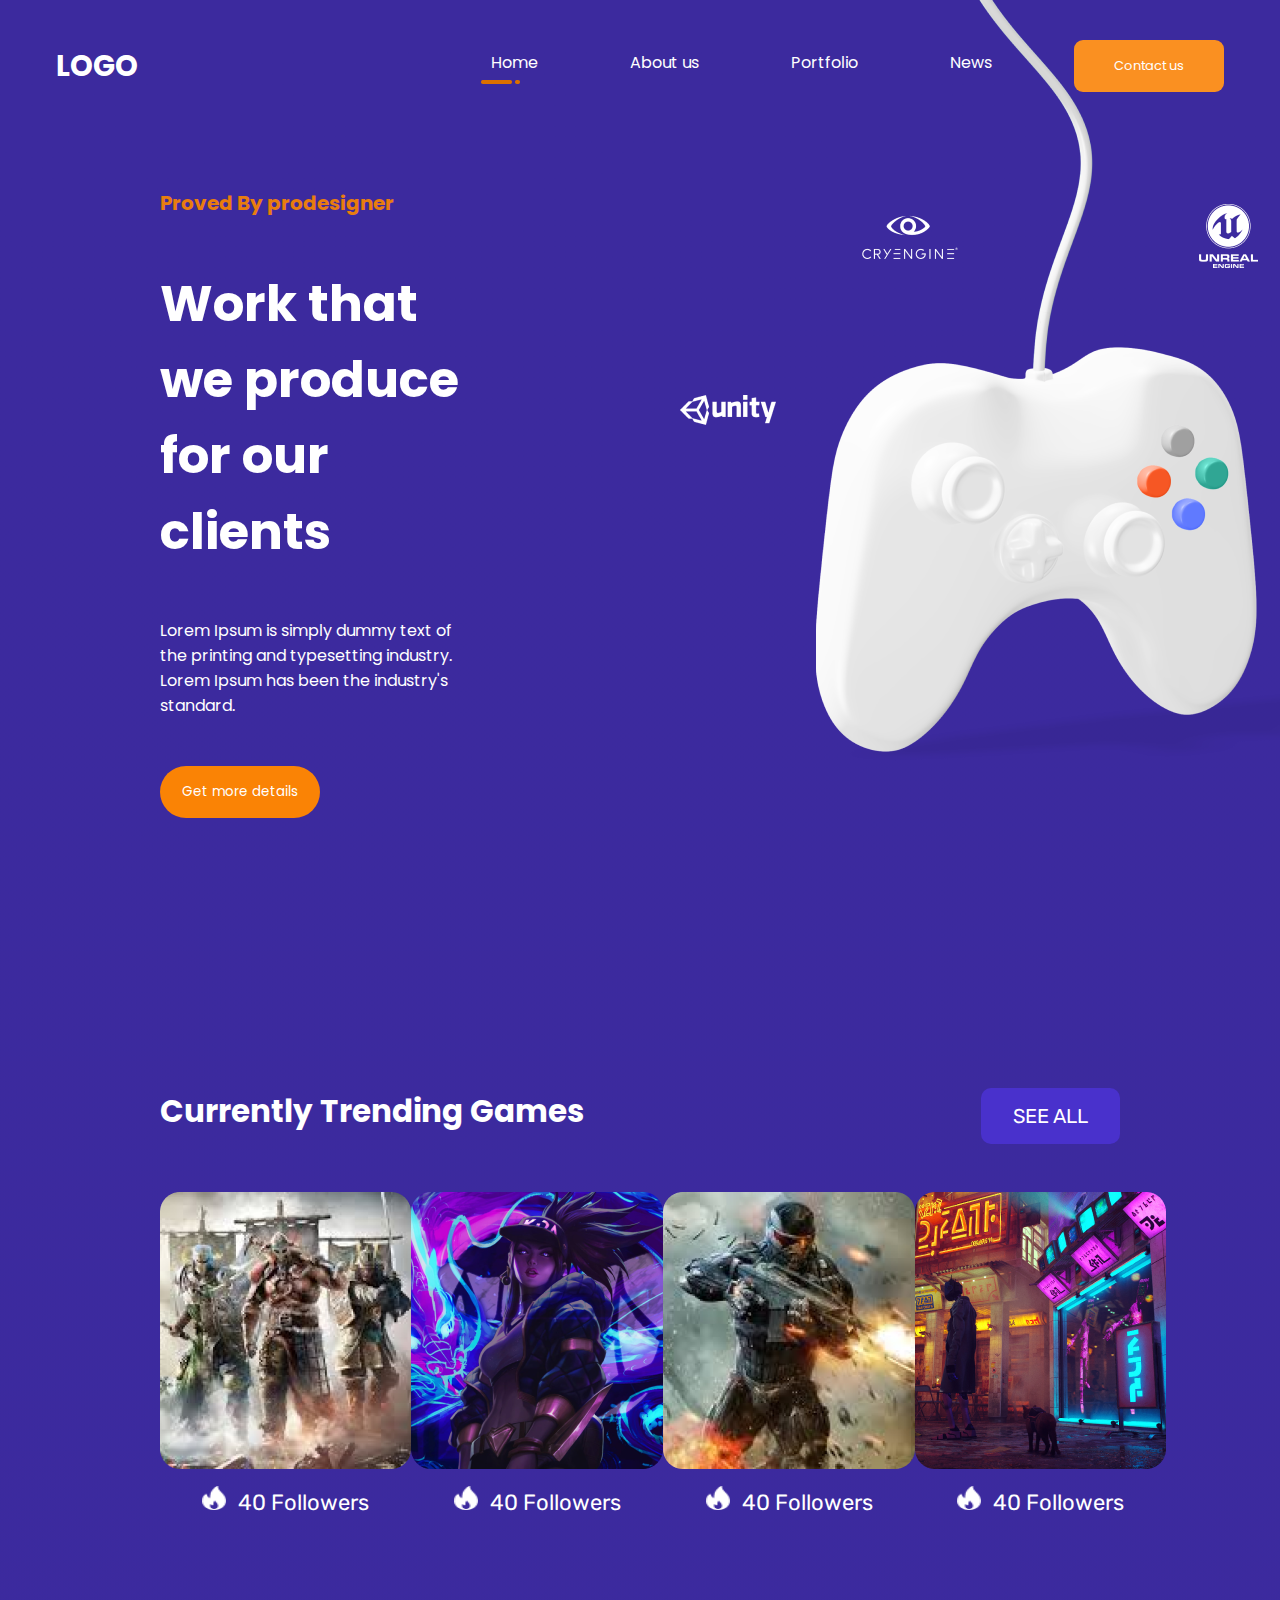
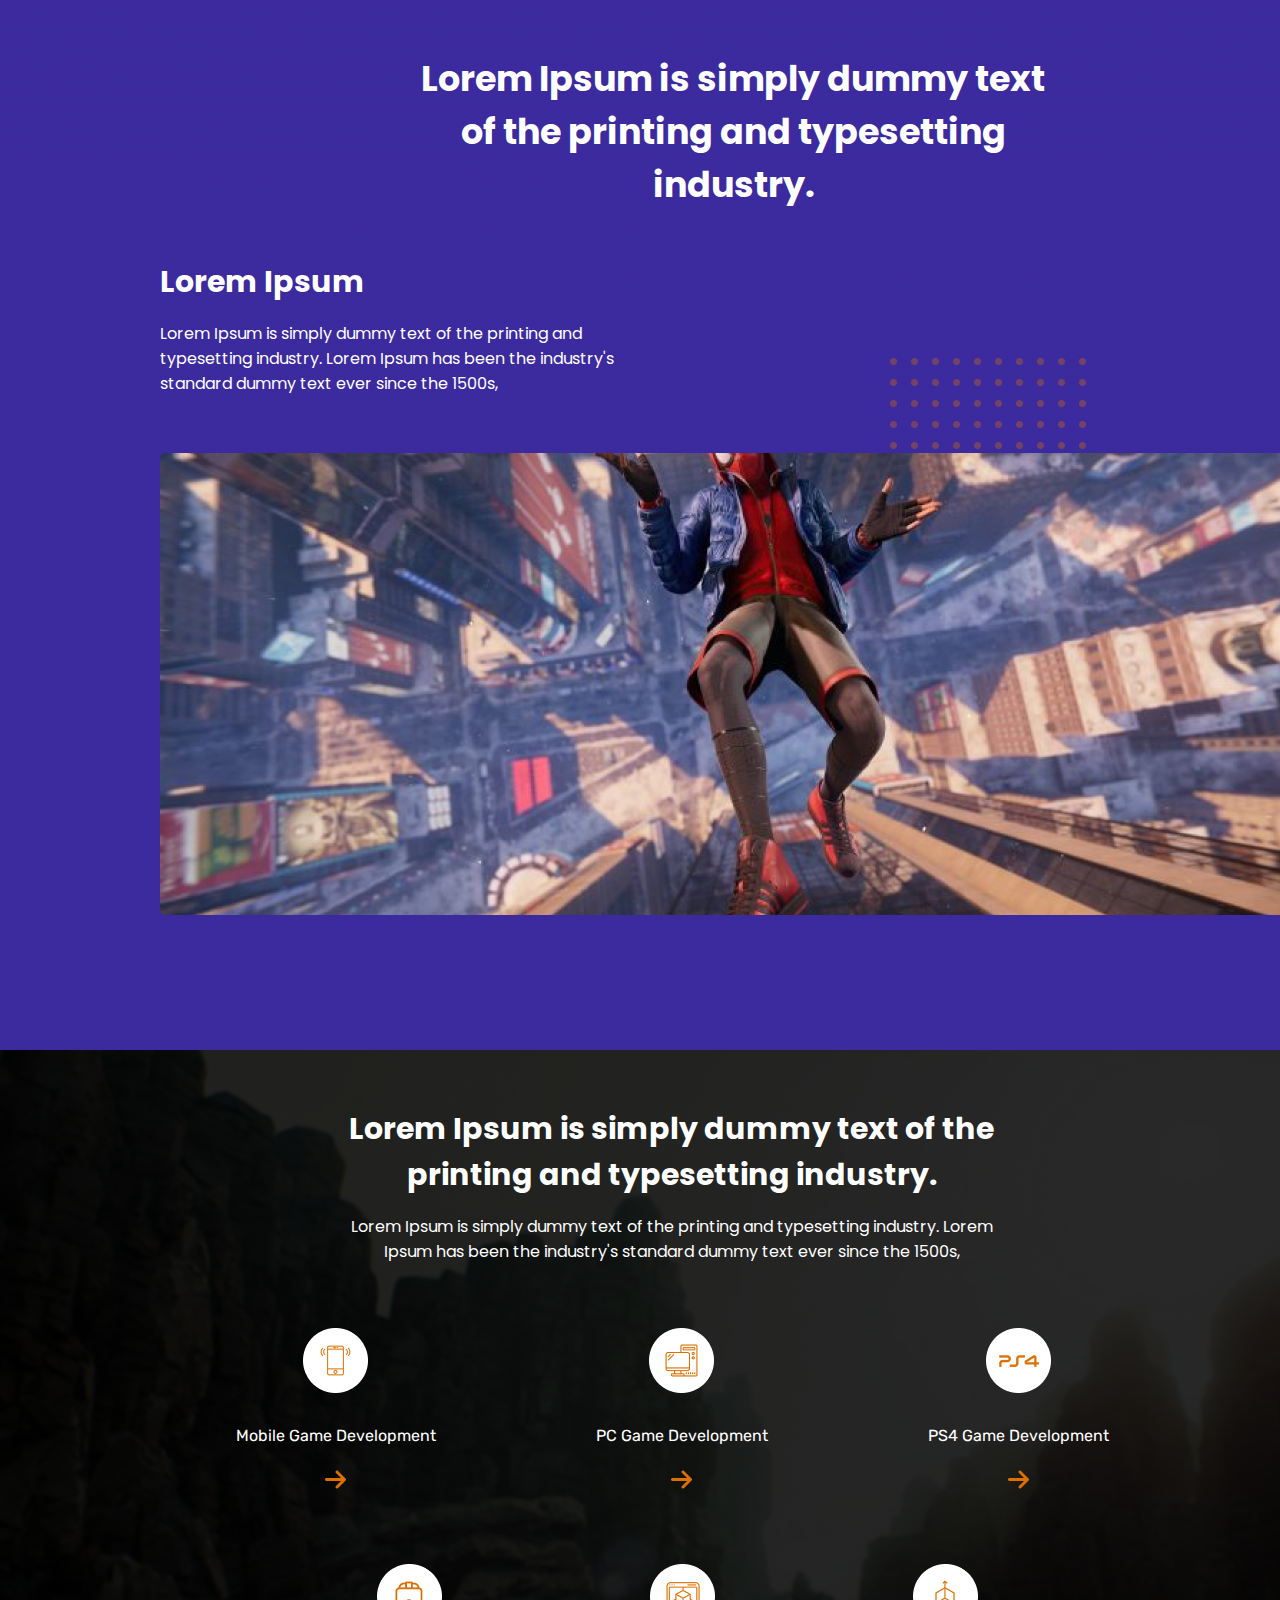
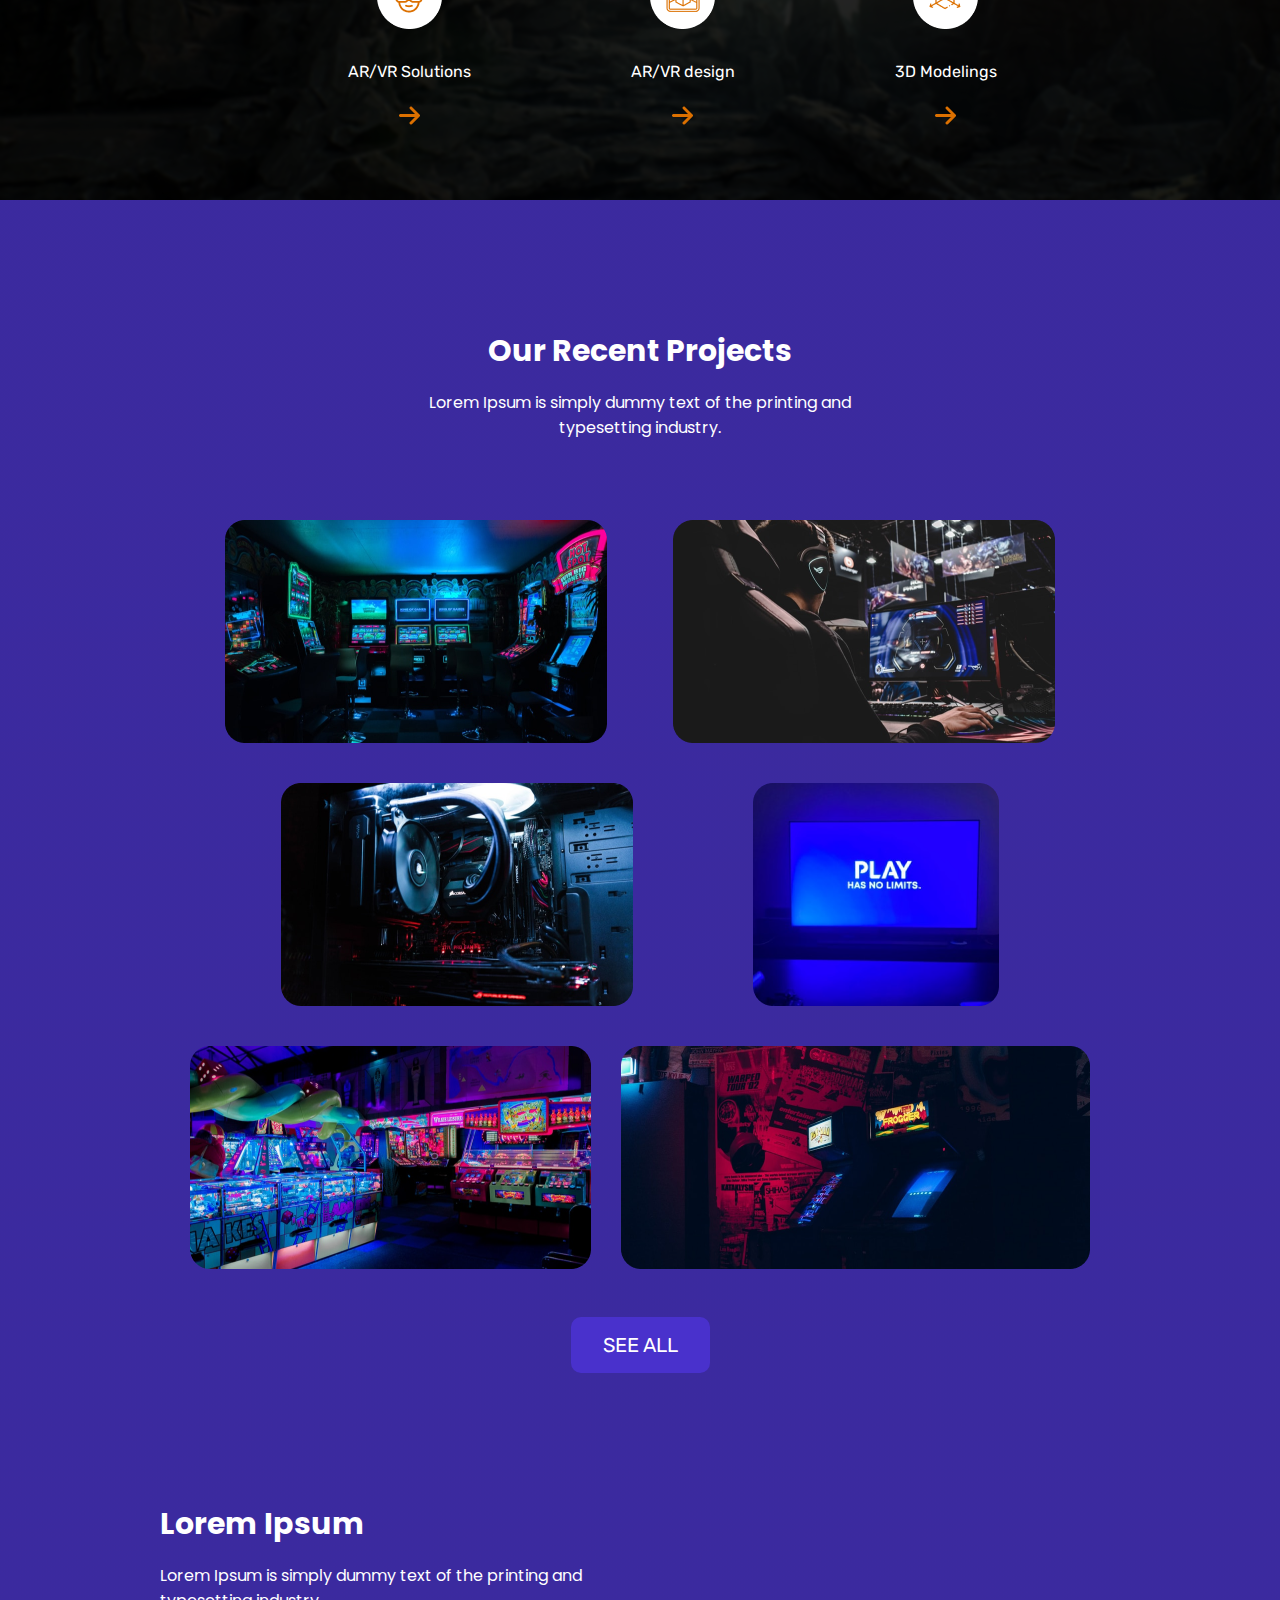
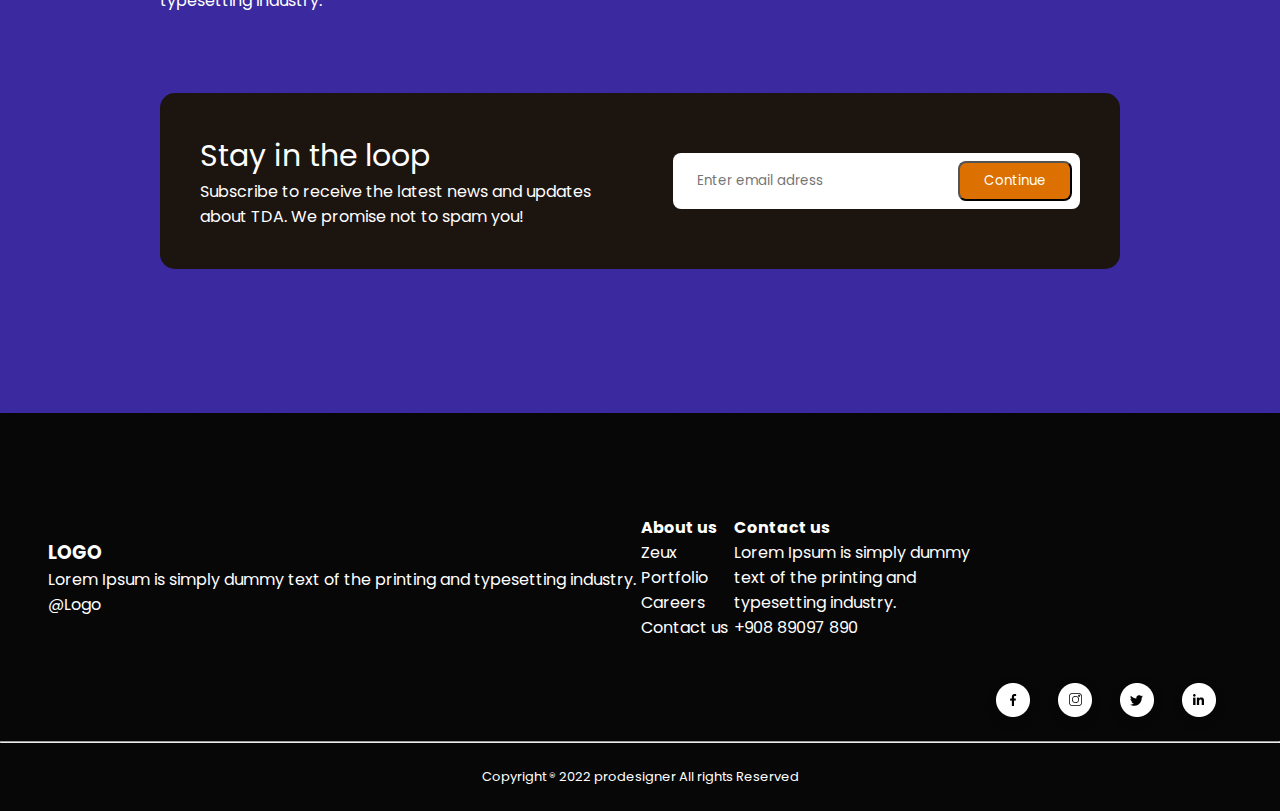
==== index.html @ fd1233bf "feat: make css for index" ====
<!DOCTYPE html>
<html lang="en">
<head>
    <meta charset="UTF-8">
    <meta name="viewport" content="width=device-width, initial-scale=1.0">
    <title>Home</title>
    <link rel="stylesheet" href="/styles/index.css">
</head>
<body class="container-home">
    <header>
        <div class="logo">LOGO</div>
        <nav class="menu">
            <a href="index.html">Home</a>
            <img id="home-line" src="/imgs/home-line.png">    
            <a href="/pages/error.html">About us</a>
            <a href="/pages/error.html">Portfolio</a>
            <a href="/pages/error.html">News</a>
            <a href="/pages/form.html" class="contact-button">Contact us</a>
        </nav>
    </header>
    <main>
        <section id="box1">
            <div id="text-box1">
                <p id="proved">Proved By prodesigner</p>
                <p id="work">Work that we produce for our clients</p>
                <p>Lorem Ipsum is simply dummy text of the printing and typesetting industry. Lorem Ipsum has been the industry's standard.</p>
                <button id="details">Get more details</button>
            </div>
            <img id="joystick" src="imgs/joystick.png">
            <img id="engines" src="/imgs/icons-engines.png">
        </section>
        <section id="box2">
            <div id="top-box2">
                <p>Currently Trending Games</p>
                <button class="see">SEE ALL</button>
            </div>
            <figure>
                <div>
                    <img src="imgs/trend-1.png">
                    <div class="trend-fire">
                        <img src="/imgs/icon-fire.png">
                        <figcaption>40 Followers</figcaption>
                    </div>
                </div>
                <div>
                    <img src="imgs/trend-2.png">
                    <div class="trend-fire">
                        <img src="/imgs/icon-fire.png">
                        <figcaption>40 Followers</figcaption>
                    </div>
                </div>
                <div>
                    <img src="imgs/trend-3.png">
                    <div class="trend-fire">
                        <img src="/imgs/icon-fire.png">
                        <figcaption>40 Followers</figcaption>
                    </div>
                </div>
                <div>
                    <img src="imgs/trend-4.png">
                    <div class="trend-fire">
                        <img src="/imgs/icon-fire.png">
                        <figcaption>40 Followers</figcaption>
                    </div>
                </div>
            </figure>
        </section>
        <section id="box3">
            <p id="top-box3">Lorem Ipsum is simply dummy text of the printing and typesetting industry.</p>
            <div>
                <div id="left-box3">
                    <p id="lor">Lorem Ipsum</p>
                    <p>Lorem Ipsum is simply dummy text of the printing and typesetting industry. Lorem Ipsum has been the industry's standard dummy text ever since the 1500s,</p>
                    
                </div>
                <img src="imgs/spider.png">
            </div>
            <img id="point" src="/imgs/points-box3.png">
        </section>
        <section id="background">
            <div id="box4">
                <div id="top-box4">
                    <p class="title">Lorem Ipsum is simply dummy text of the printing and typesetting industry.</p>
                    <p>Lorem Ipsum is simply dummy text of the printing and typesetting industry. Lorem Ipsum has been the industry's standard dummy text ever since the 1500s,</p>
                </div>   
                <figure>
                    <div class="icon-box4">
                        <img src="imgs/icon4-1.png">
                        <figcaption>Mobile Game Development</figcaption>
                        <img src="/imgs/seta-box4.png">
                    </div>
                    <div class="icon-box4">
                        <img src="imgs/icon4-2.png">
                        <figcaption>PC Game Development</figcaption>
                        <img src="/imgs/seta-box4.png">
                    </div>
                    <div class="icon-box4">
                        <img src="imgs/icon4-3.png">
                        <figcaption>PS4 Game Development</figcaption>
                        <img src="/imgs/seta-box4.png">
                    </div>
                    <div class="icon-box4">
                        <img src="imgs/icon4-4.png">
                        <figcaption>AR/VR Solutions</figcaption>
                        <img src="/imgs/seta-box4.png">
                    </div>
                    <div class="icon-box4">
                        <img src="imgs/icon4-5.png">
                        <figcaption>AR/VR design</figcaption>
                        <img src="/imgs/seta-box4.png">
                    </div>
                    <div class="icon-box4">
                        <img src="imgs/icon4-6.png">
                        <figcaption>3D Modelings</figcaption>
                        <img src="/imgs/seta-box4.png">
                    </div>
                </figure>
            </div>
        </section>
        <section id="box5">
            <div id="top-box5">
                <p class="title">Our Recent Projects</p>
                <p>Lorem Ipsum is simply dummy text of the printing and typesetting industry. </p>
            </div>      
            <figure>
                <img src="imgs/icon5-1.png">
                <img src="imgs/icon5-2.png">
                <img src="imgs/icon5-3.png">
                <img src="imgs/icon5-4.png">
                <img src="imgs/icon5-5.png">
                <img src="imgs/icon5-6.png">
            </figure>
            <button class="see">SEE ALL</button>
        </section>
        <section id="box6">
            <div id="info-box6">
                <p class="title">Lorem Ipsum</p>
                <p>Lorem Ipsum is simply dummy text of the printing and typesetting industry.</p>
            </div>
            <div class="loop">
                <div id="stay">
                    <p id="stay-title">Stay in the loop</p>
                    <p>Subscribe to receive the latest news and updates about TDA. We promise not to spam you!</p>
                </div>
                <div id="continue">
                    <input type="email" id="email" name="email" required="" placeholder="Enter email adress">
                    <button id="button-continue">Continue</button>
                </div>
            </div>
        </section>
    </main>
    <footer>
        <div class="foot-box">
            <div class="foot-logo">
                <h3>LOGO</h3>
                <p>Lorem Ipsum is simply dummy text of the printing and typesetting industry.</p>
                <p>@Logo</p>
            </div>
            <div class="about">
                <h4>About us</h4>
                <ul>
                    <li>Zeux</li>
                    <li>Portfolio</li>
                    <li>Careers</li>
                    <li>Contact us</li>
                </ul>
            </div>
            <div class="contact">
                <h4>Contact us</h4>
                <p>Lorem Ipsum is simply dummy text of the printing and typesetting industry.</p><p>+908 89097 890</p>
            </div>
            <div class="social">
                <a href="https://www.facebook.com/?locale=pt_BR"><img src="imgs/icon-face.png"></a>
                <a href="https://www.instagram.com/"><img src="imgs/icon-insta.png"></a>
                <a href="https://x.com/home"><img src="imgs/icon-twitter.png"></a>
                <a href="https://www.linkedin.com/feed/"><img src="imgs/icon-linked.png"></a>
            </div>
        </div>
        <hr>
        <div class="copyright">
            <p>Copyright ® 2022 prodesigner All rights Reserved</p>
        </div>
    </footer>
    <script src="script.js"></script>
</body>
</html>
---- styles/index.css ----
@import url('https://fonts.googleapis.com/css2?family=Poppins:ital,wght@0,100;0,200;0,300;0,400;0,500;0,600;0,700;0,800;0,900;1,100;1,200;1,300;1,400;1,500;1,600;1,700;1,800;1,900&display=swap');
@import url('https://fonts.googleapis.com/css2?family=Rubik:ital,wght@0,500;1,500&display=swap');

*{
    box-sizing: border-box;
    font-family: 'Poppins', sans-serif;
    margin: 0;
    padding: 0;
}


/* ====== HEADER ====== */
header{
    padding: 2.5rem 3.5rem;
    display: flex;
    justify-content: space-between;
    align-items: center;
}

.logo{
    width: 25vw;
    font-size: 29px;
    font-weight: bolder;
}

.menu{
    width: 100%;
    display: flex;
    justify-content: flex-end;
    gap: 4.5rem;
}

.menu a{
    color: white;
}

.contact-button{
    background-color: #FA9021;
    color: white;
    border-radius: 9px;
    padding: 1rem 2.5rem;
    font-size: 13px;
}

nav a{
    padding: 10px;
    text-decoration: none;
}

#home-line{
    position: absolute;
    margin-right: 44rem;
    margin-top: 2.5rem;
}

/* ====== MAIN ====== */
main{
    display: flex;
    flex-flow: wrap;
    width: 100%;
    min-height: 100vh;
}

.container-home {
    margin: 0;
    padding: 0;
    background: linear-gradient(#3C2A9E, #3B2A9F);
    color: white;
    min-height: 100vh;
}

/* BOX 1 */
#box1{
    width: 100%;
    height: 100%;
    display: flex;
}

#text-box1{
    width: 50vw;
    display: flex;
    flex-flow: column wrap;
    padding: 3.5rem 10rem;
    justify-content: left;
    gap: 3rem;
    min-height: 100vh;
}

#proved{
    color: #E87D0E;
    font-weight: bold;
    font-size: 20px;
}

#work{
    font-size: 50px;
    font-weight: bold;
}

#details{
    color: white;
    background-color: #FA8305;
    border-radius: 40px;
    border: 0;
    padding: 1rem;
    width: 12.5vw;
}

#joystick{
    position: absolute;
    margin-left: 51rem;
    top: 0rem;
    z-index: -1;
}

#engines{
    position: absolute;
    margin-left: 42.5rem;
    margin-top: 3.5rem;
}

/* BOX 2 */
#box2{
    width: 100%;
    height: 100%;
    display: flex;
    flex-flow: wrap;
    padding: 3.5rem 10rem;
    gap: 3rem;
}

#top-box2{
    display: flex;
    width: 100%;
    flex-flow: wrap;
    justify-content: space-between;
    font-size: 31px;
    font-weight: bold;
}

.see{
    color: white;
    background-color: #4931cc;
    border: none;
    padding: 1rem 2rem;
    border-radius: 10px;
    font-size: 20px;
    font-family: 'Rubik';
}

#box2 figure{
    width: 100%;
    display: flex;
    justify-content: space-between;
    text-align: center;
    font-size: 22px;
}

.trend-fire{
    display: flex;
    justify-content: center;
    align-items: baseline;
    gap: 0.75rem;
    padding-top: 0.5rem;
}

figcaption{
    font-family: 'Rubik';
}

.trend-fire img{
    width: 1.5rem;
    height: 1.5rem;
}

/* BOX 3 */
#box3{
    width: 100%;
    height: 100%;
    display: flex;
    flex-flow: column wrap;
    justify-content: center;
    align-items: center;
    padding: 5rem 10rem 8rem;
    gap: 3rem;
}

#top-box3{
    max-width: 50vw;
    font-size: 35px;
    font-weight: bolder;
    text-align: center;
}

#left-box3{
    max-width: 38vw;
    text-align: flex-start;
    padding-bottom: 5%;
}

#lor{
    font-weight: bolder;
    font-size: 30px;
    padding-bottom: 1rem;
}

#point{
    position: absolute;
    margin-left: 43.5rem;
    margin-bottom: 6.5rem;
    z-index: -1;
}

/* BOX 4 */
#background{
    background-image: url("/imgs/fundo-box4.png");
    width: 100%;
}

#box4{
    width: 100%;
    height: 100%;
    padding: 3.5rem 10rem;
    display: flex;
    flex-flow: column wrap;
    align-items: center;
}

#top-box4{
    width: 53vw;
    text-align: center;
    padding-bottom: 4rem;
}

.title{
    padding-bottom: 1rem;
    font-size: 30px;
    font-weight: bold;
}

#box4 figure{
    width: 80vw;
    display: flex;
    flex-flow: wrap;
    gap: 3.5rem 10rem;
    justify-content: center;
    text-align: center;
}

.icon-box4{
    line-height: 3rem;
}

/* BOX 5 */
#box5{
    width: 100%;
    height: 100%;
    padding: 8rem 10rem;
    display: flex;
    flex-flow: column wrap;
    align-items: center;
}

#top-box5{
    width: 45%;
    display: flex;
    flex-flow: wrap;
    justify-content: center;
    text-align: center;
    padding-bottom: 5rem;
}

#box5 figure{
    display: flex;
    flex-flow: wrap;
    justify-content: space-evenly;
    gap: 2.5rem 0;
    padding-bottom: 3rem;
}

/* BOX 6 */
#box6{
    width: 100%;
    height: 100%;
    display: flex;
    flex-flow: column wrap;
    padding: 0 10rem 6rem;
}

#info-box6{
    max-width: 35vw;
}

.loop{
    background-color: #1C140F;
    border-radius: 15px;
    margin-top: 5rem;
    padding: 2.5rem;
    display: flex;
    flex-flow: wrap;
    align-items: center;
    justify-content: space-between;
    margin-bottom: 3rem;
}

#stay{
    width: 32.5vw;
}

#stay-title{
    font-size: 30px;
}

#continue{
    padding: 0.5rem;
    background-color: white;
    border-radius: 8px;
}

#continue input{
    padding-left: 1rem;
    border: 0;
}

#button-continue{
    background-color: #DC7000;
    color: white;
    padding: 0.5rem 1.5rem;
    border-radius: 8px;
}

/* ====== FOOTER ====== */
footer{
    background-color: #070707;
    color: white;
    width: 100%;
}

.foot-box{
    height: 20.5rem;
    display: flex;
    flex-flow: wrap;
    padding: 3rem;
    justify-content: space-between;
    align-items: center;
    flex-grow: 1;
    box-sizing: border-box;
}

.contact{
    width: 19vw;
}

ul{
    list-style-type: none;
    padding: 0;
}

.social{
    display: flex;
    flex-flow: wrap;
    width: 250px;
    height: 100px;
    padding-top: 12rem;
}

.copyright{
    display: flex;
    justify-content: center;
    font-size: 13px;
    padding: 1.5rem;
}



@media screen and (max-width: 768px) {
    .foot-box{
        display: inline-block;
    }
}
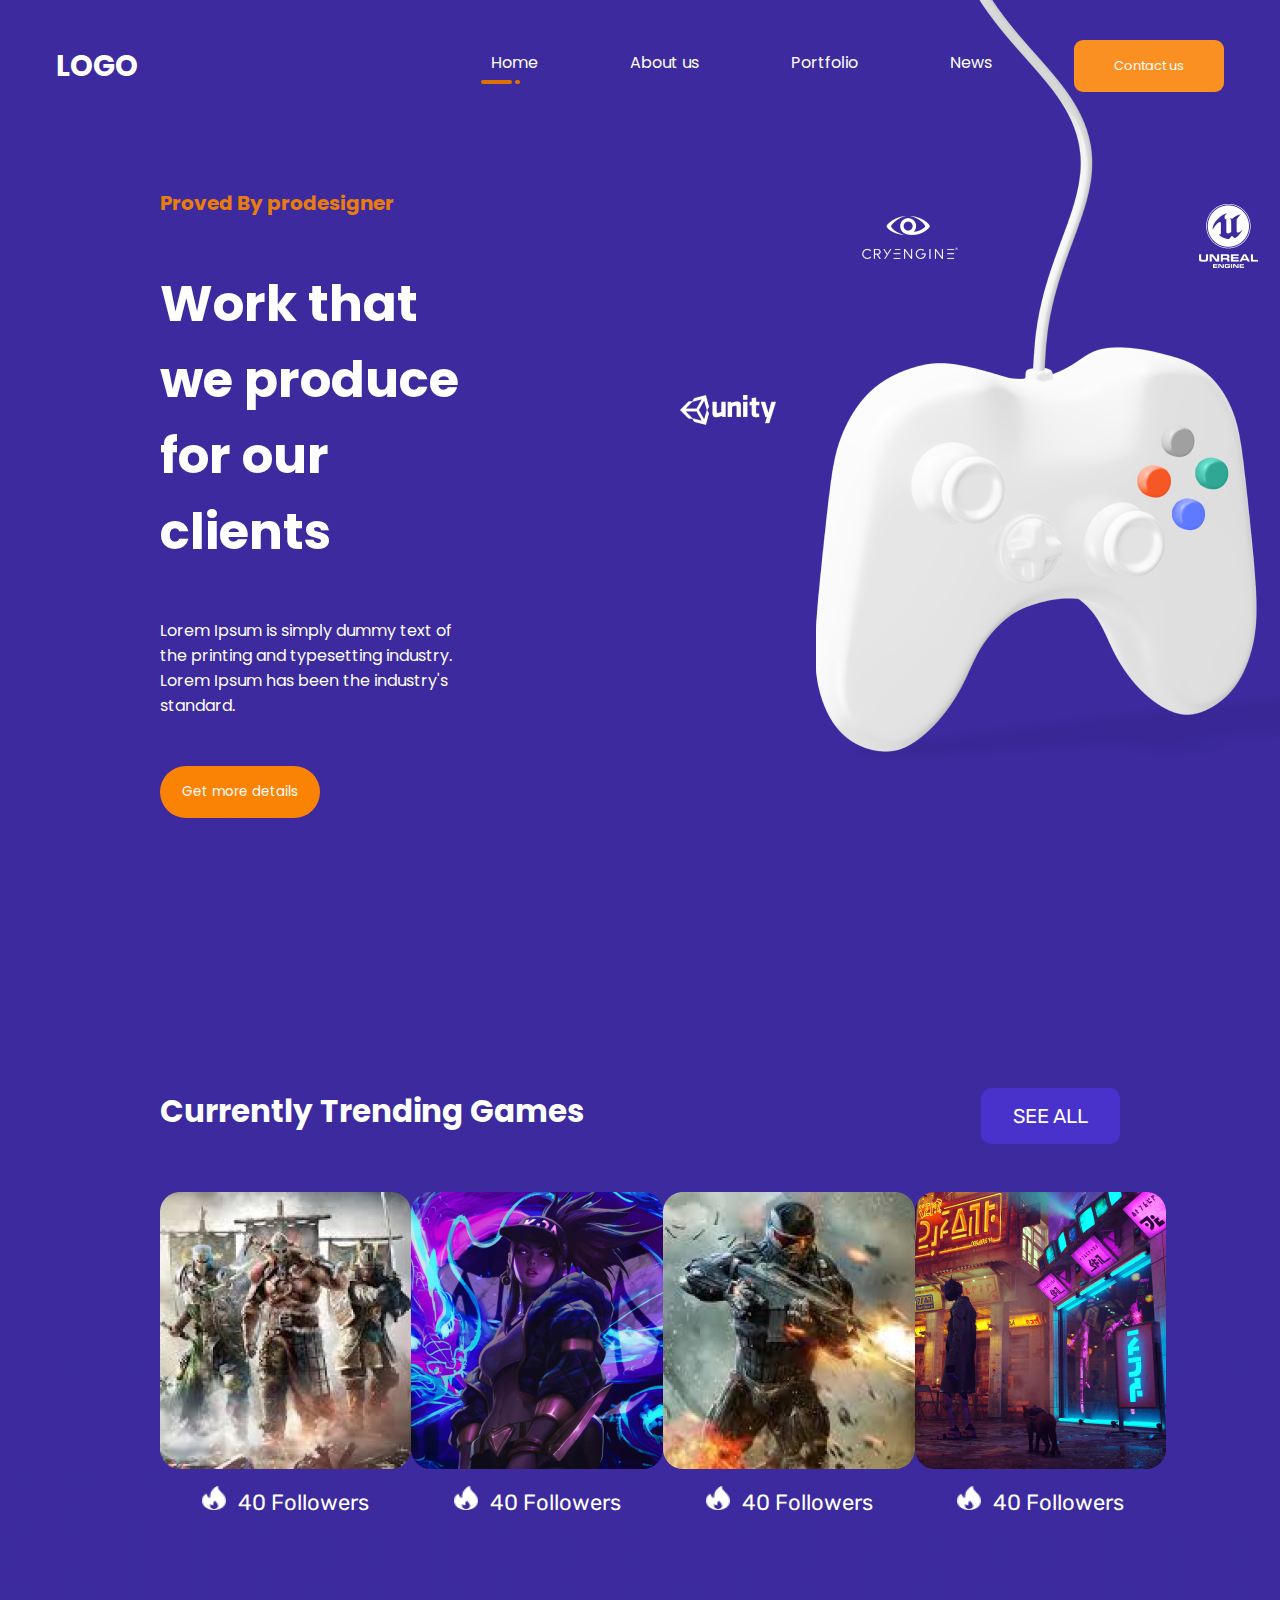
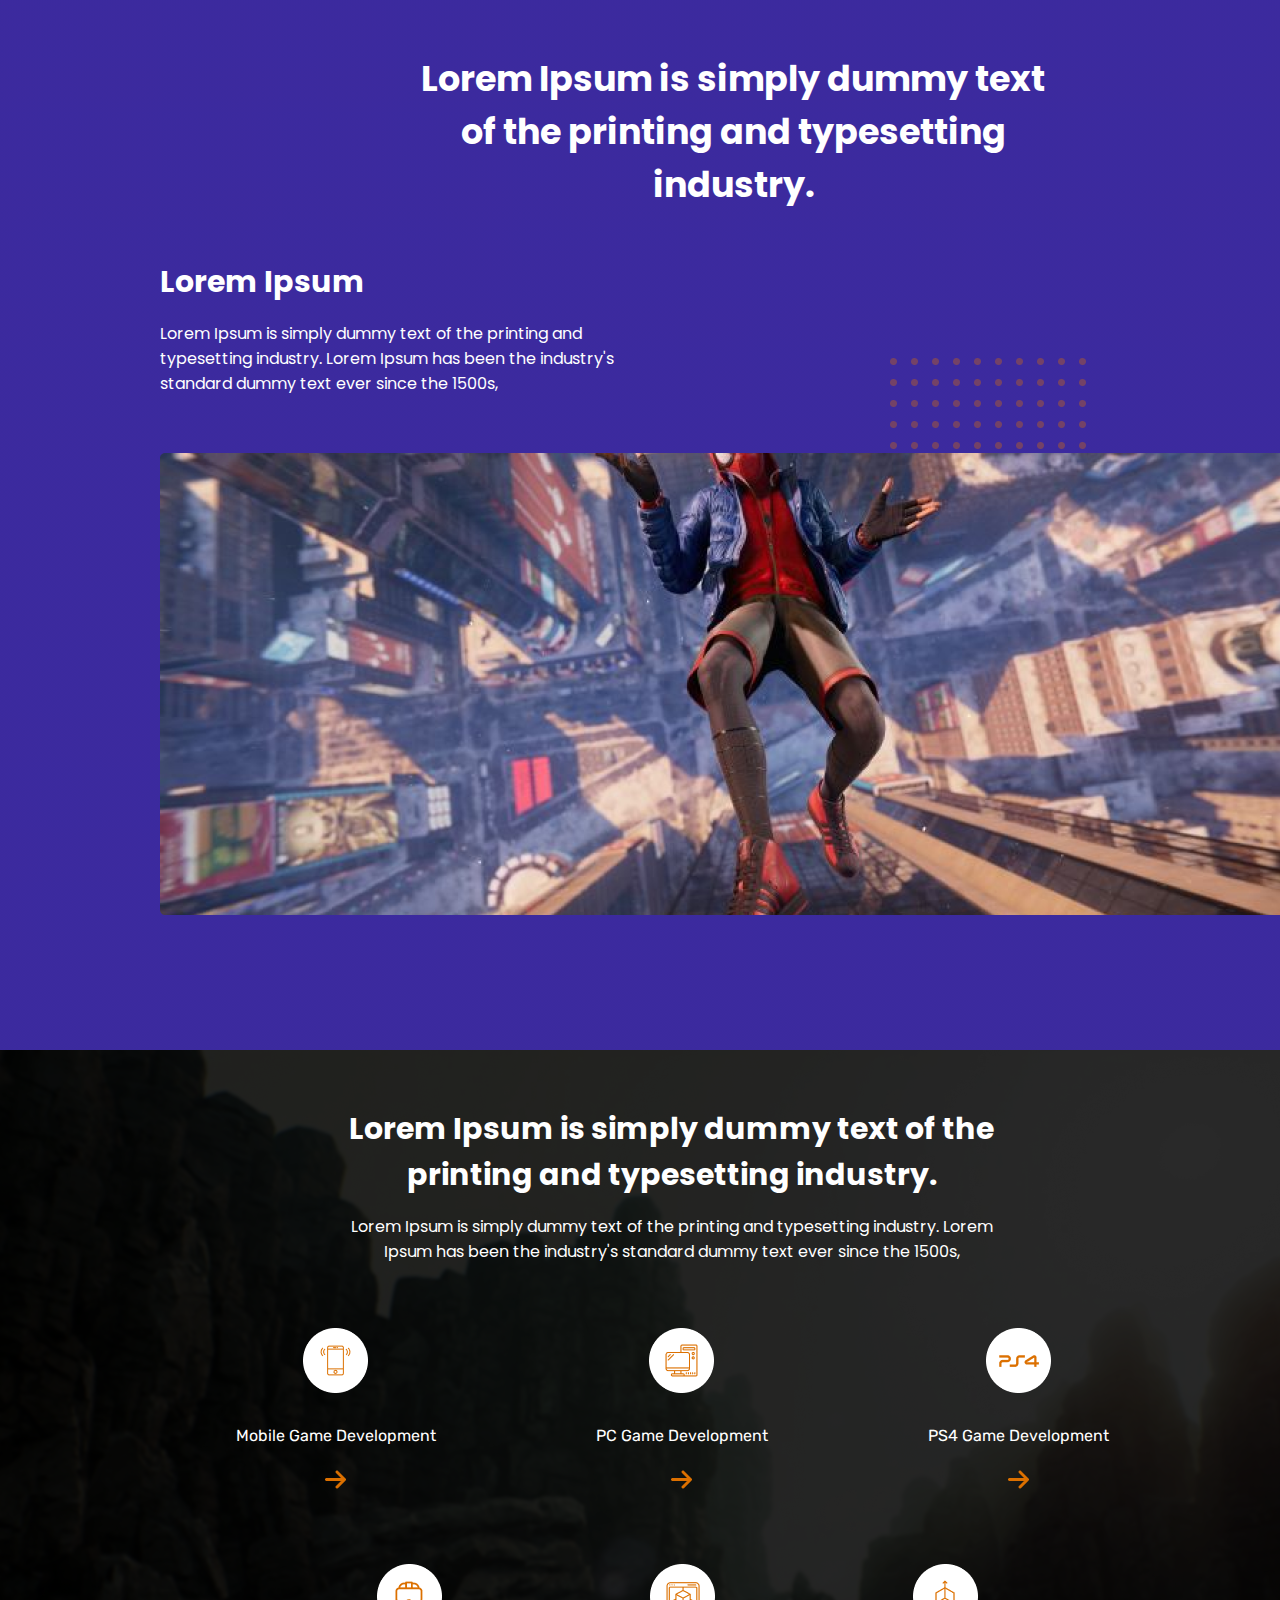
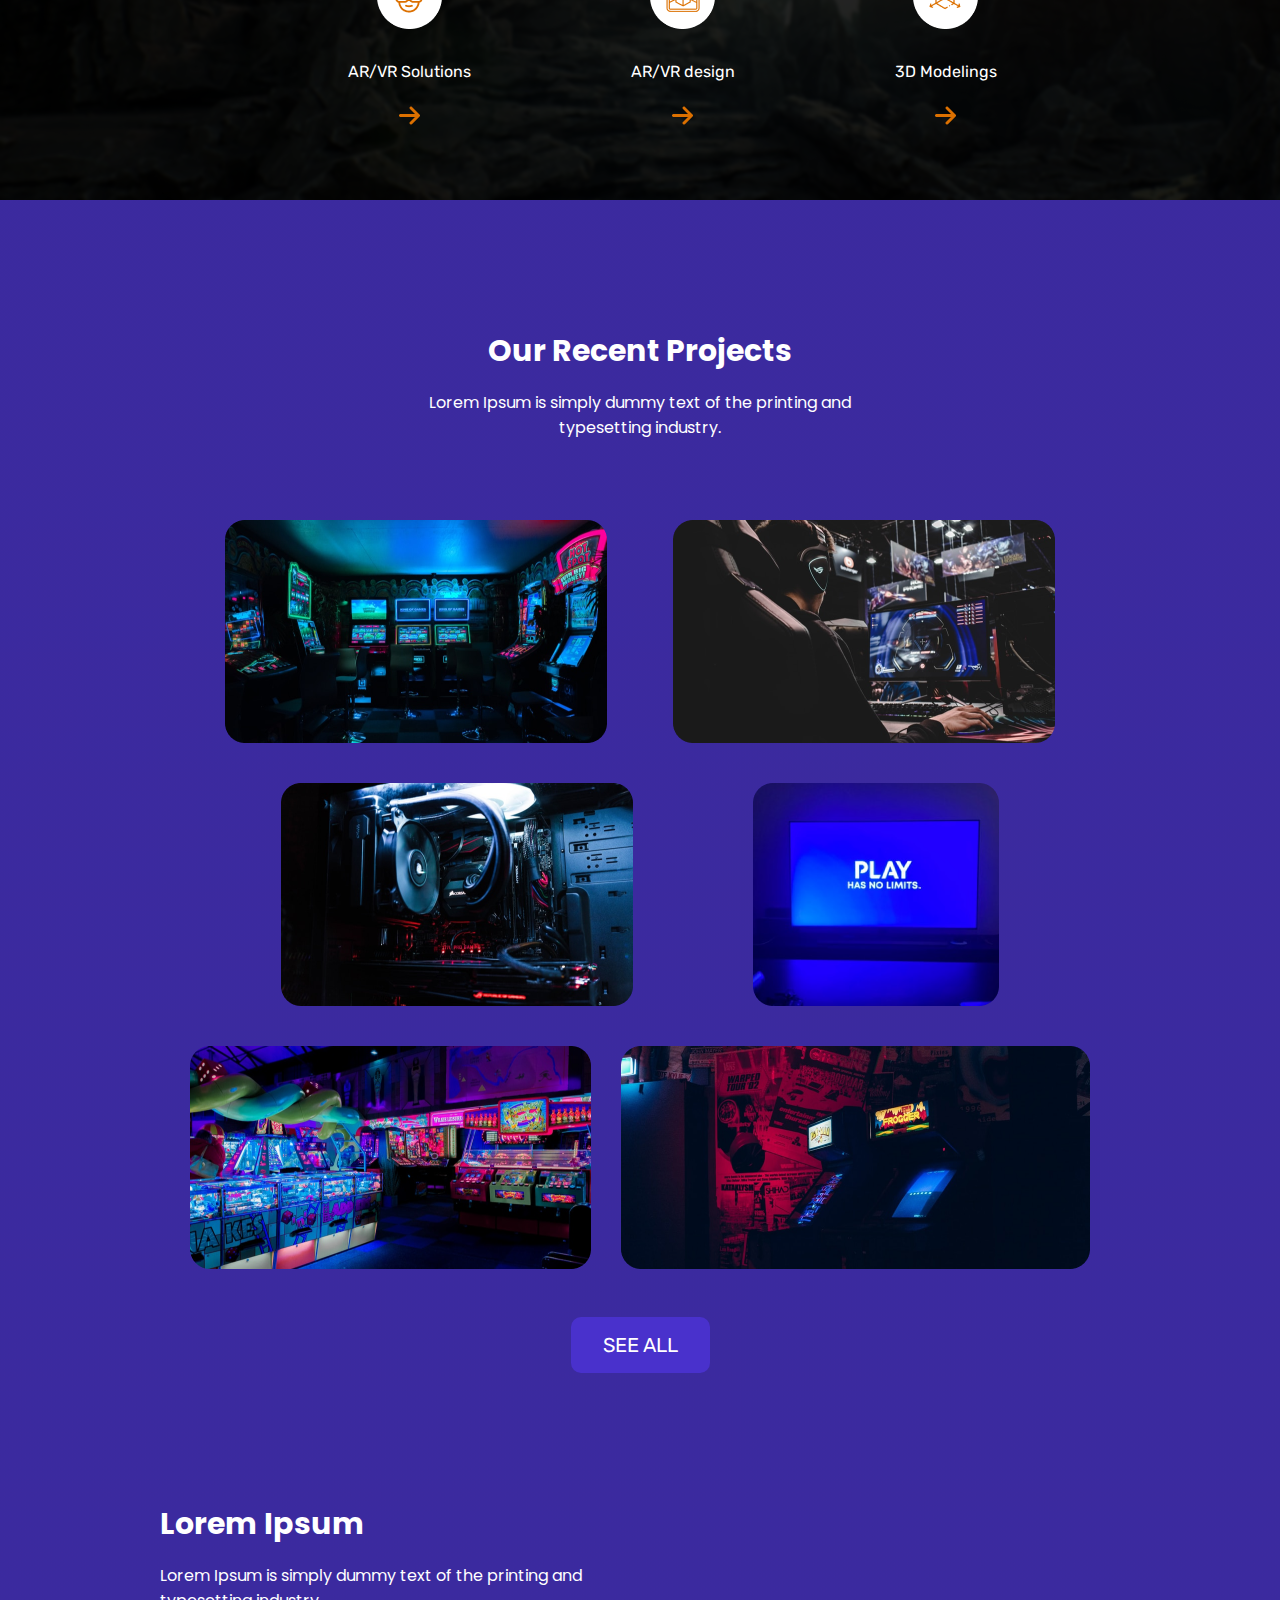
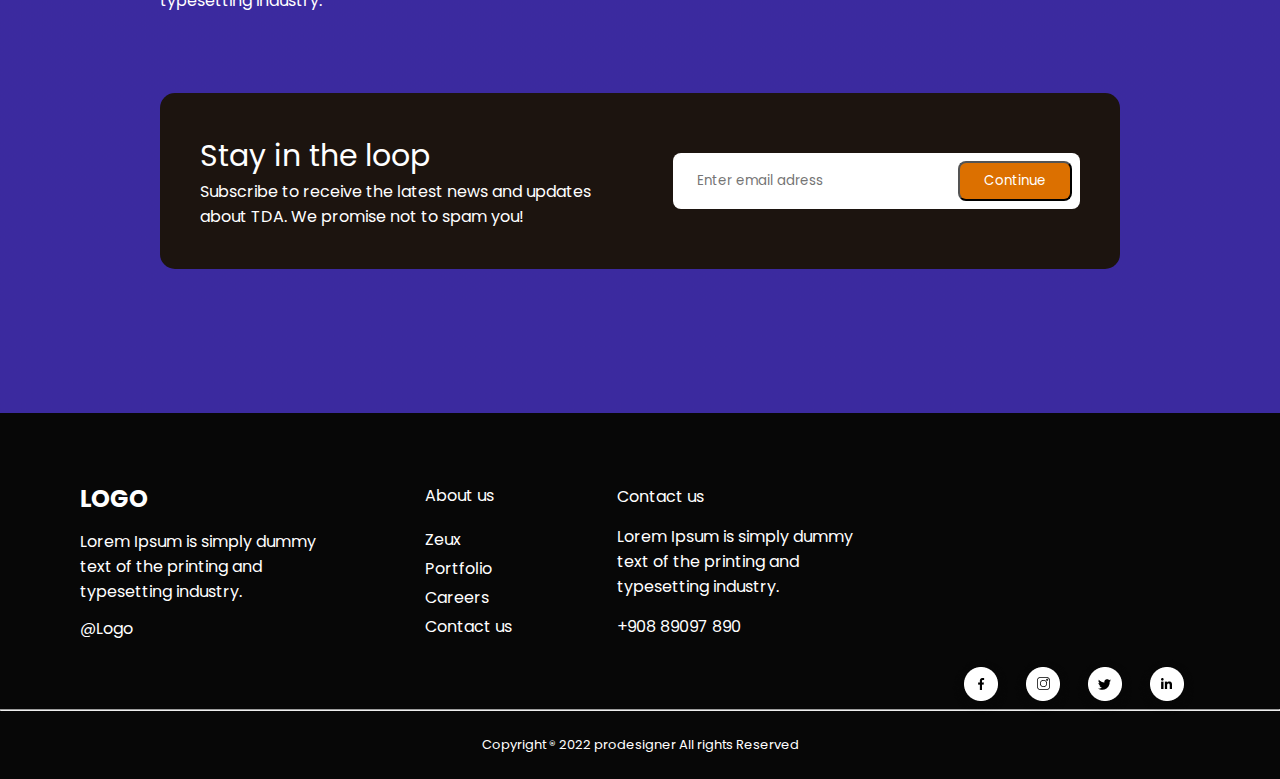
==== commit a002182e: "style: change footer" ====
--- a/index.html
+++ b/index.html
@@ -152,12 +152,12 @@
     <footer>
         <div class="foot-box">
             <div class="foot-logo">
-                <h3>LOGO</h3>
+                <p class="foot-title">LOGO</p>
                 <p>Lorem Ipsum is simply dummy text of the printing and typesetting industry.</p>
                 <p>@Logo</p>
             </div>
             <div class="about">
-                <h4>About us</h4>
+                <a href="/pages/error.html">About us</a>
                 <ul>
                     <li>Zeux</li>
                     <li>Portfolio</li>
@@ -166,14 +166,15 @@
                 </ul>
             </div>
             <div class="contact">
-                <h4>Contact us</h4>
-                <p>Lorem Ipsum is simply dummy text of the printing and typesetting industry.</p><p>+908 89097 890</p>
+                <a href="/pages/form.html">Contact us</a>
+                <p>Lorem Ipsum is simply dummy text of the printing and typesetting industry.</p>
+                <p>+908 89097 890</p>
             </div>
             <div class="social">
-                <a href="https://www.facebook.com/?locale=pt_BR"><img src="imgs/icon-face.png"></a>
-                <a href="https://www.instagram.com/"><img src="imgs/icon-insta.png"></a>
-                <a href="https://x.com/home"><img src="imgs/icon-twitter.png"></a>
-                <a href="https://www.linkedin.com/feed/"><img src="imgs/icon-linked.png"></a>
+                <a href="https://www.facebook.com/?locale=pt_BR"><img src="/imgs/icon-face.png"></a>
+                <a href="https://www.instagram.com/"><img src="/imgs/icon-insta.png"></a>
+                <a href="https://x.com/home"><img src="/imgs/icon-twitter.png"></a>
+                <a href="https://www.linkedin.com/feed/"><img src="/imgs/icon-linked.png"></a>
             </div>
         </div>
         <hr>
--- a/styles/index.css
+++ b/styles/index.css
@@ -337,18 +337,34 @@
 }
 
 .foot-box{
-    height: 20.5rem;
-    display: flex;
-    flex-flow: wrap;
-    padding: 3rem;
+    height: 18.5rem;
+    display: flex;
+    flex-flow: wrap;
+    padding: 2rem 5rem;
     justify-content: space-between;
     align-items: center;
-    flex-grow: 1;
     box-sizing: border-box;
 }
 
-.contact{
-    width: 19vw;
+.foot-box a{
+    text-decoration: none;
+    color: white;
+}
+
+.foot-box li{
+    margin-top: 0.25rem;
+}
+
+.foot-title{
+    font-size: 24px;
+    font-weight:bold;
+}
+
+.foot-box div{
+    height: 80%;
+    display: flex;
+    flex-flow: wrap;
+    align-content: space-evenly;
 }
 
 ul{
@@ -356,6 +372,18 @@
     padding: 0;
 }
 
+.foot-logo{
+    width: 20vw;
+}
+
+.contact{
+    width: 19vw;
+}
+
+.about{
+    width: 8vw;
+}
+
 .social{
     display: flex;
     flex-flow: wrap;
@@ -370,7 +398,6 @@
     font-size: 13px;
     padding: 1.5rem;
 }
-
 
 
 @media screen and (max-width: 768px) {
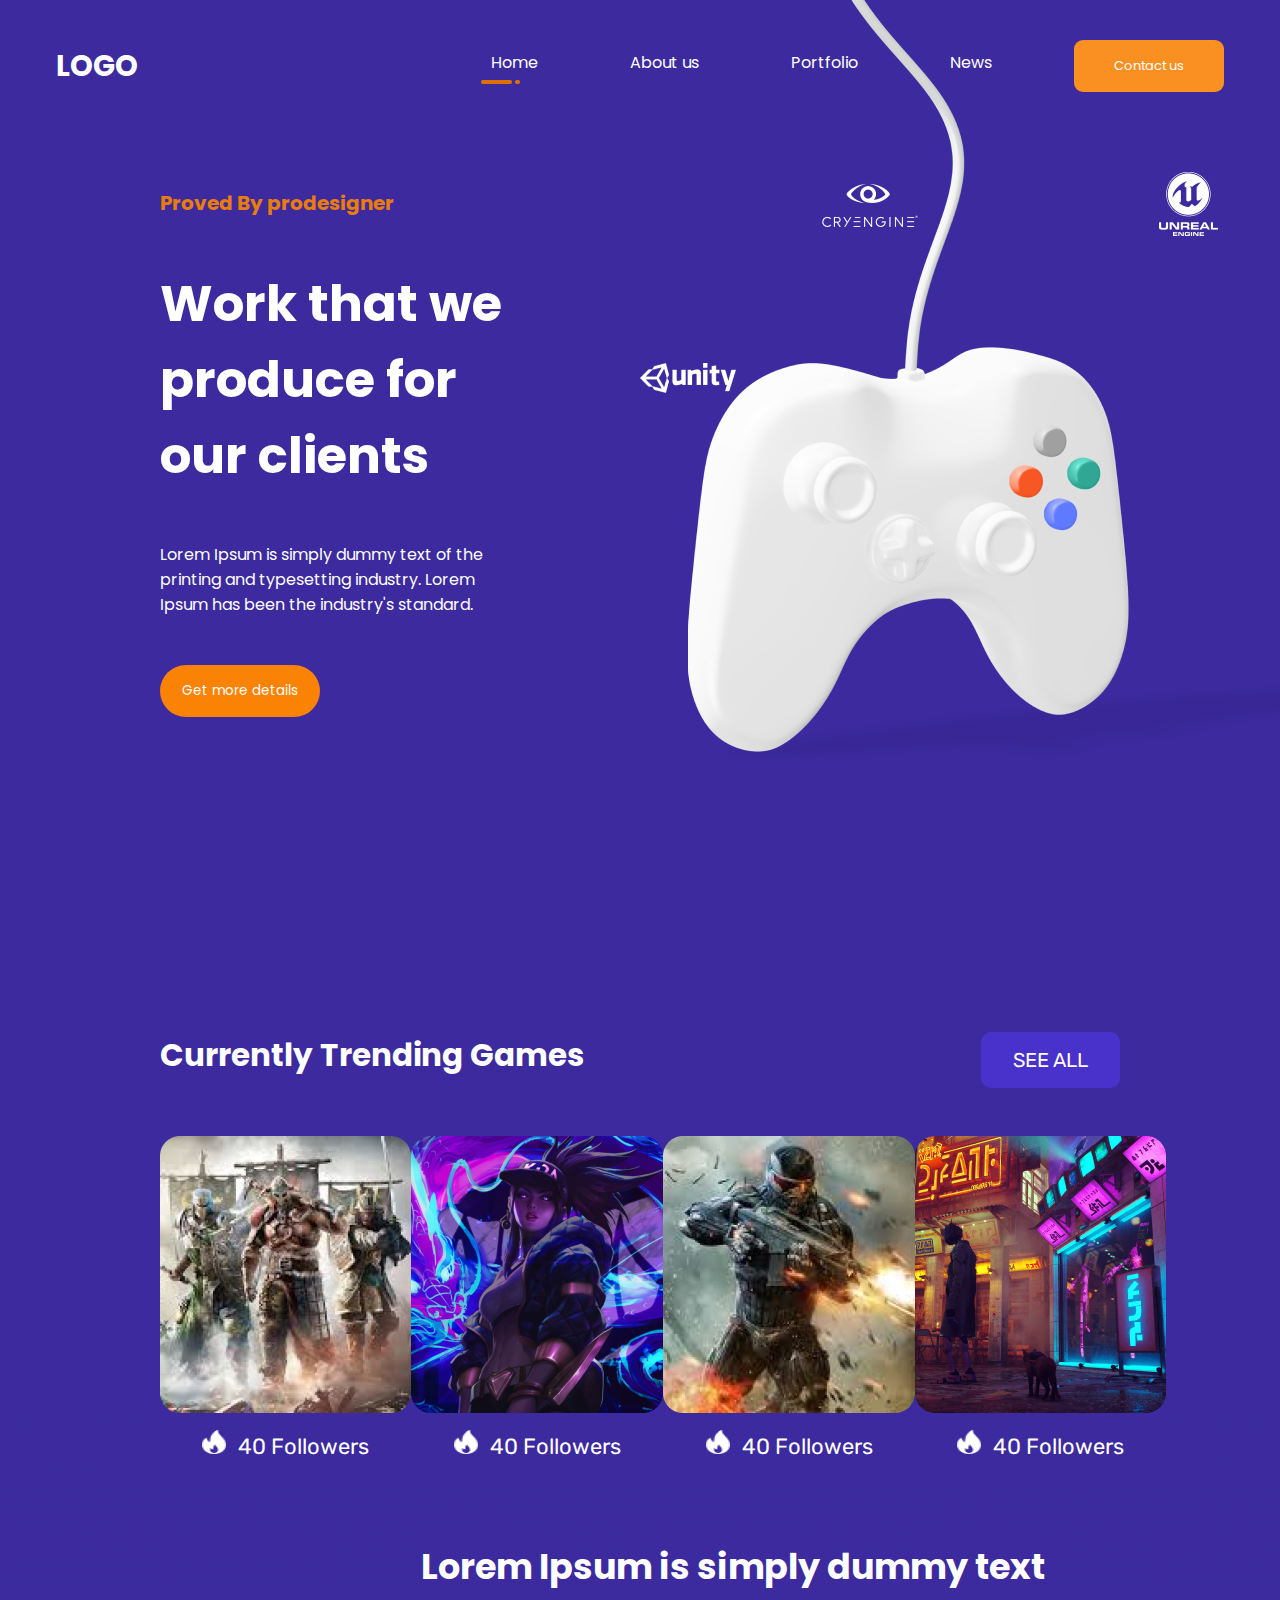
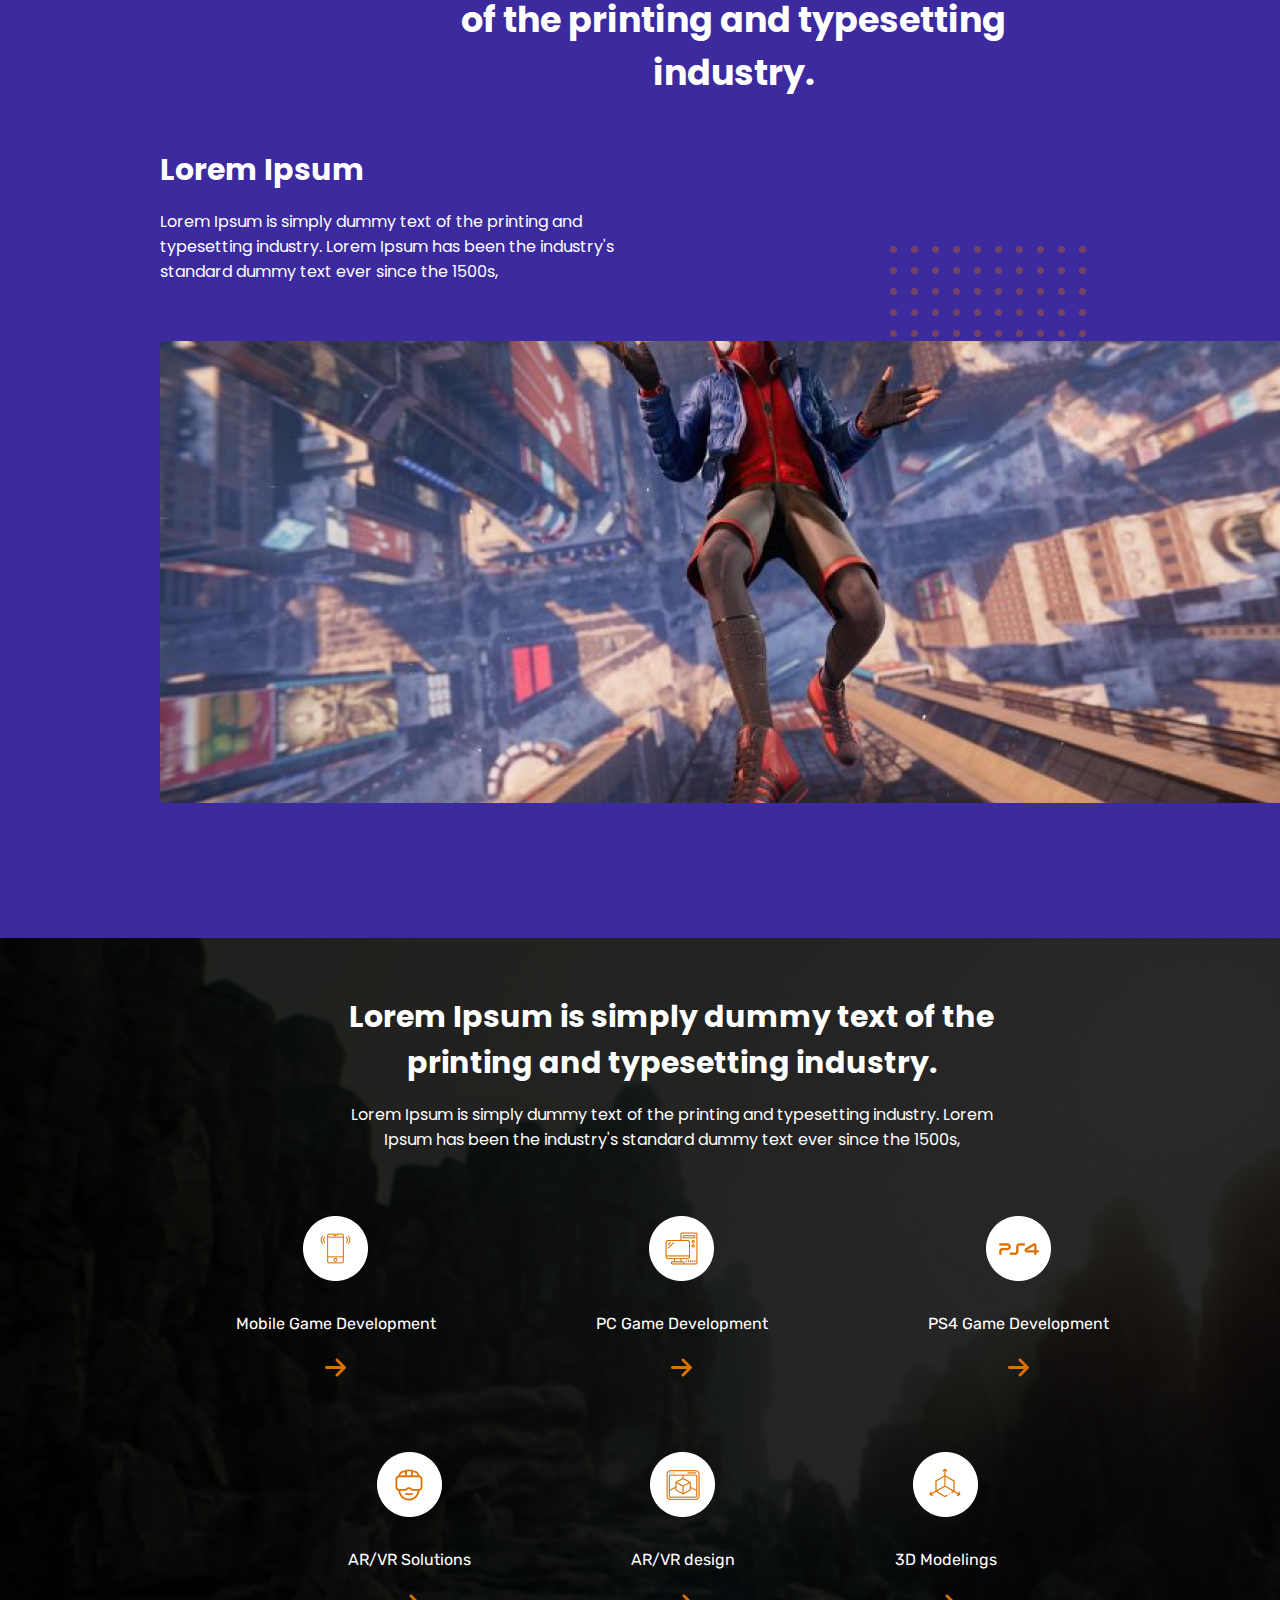
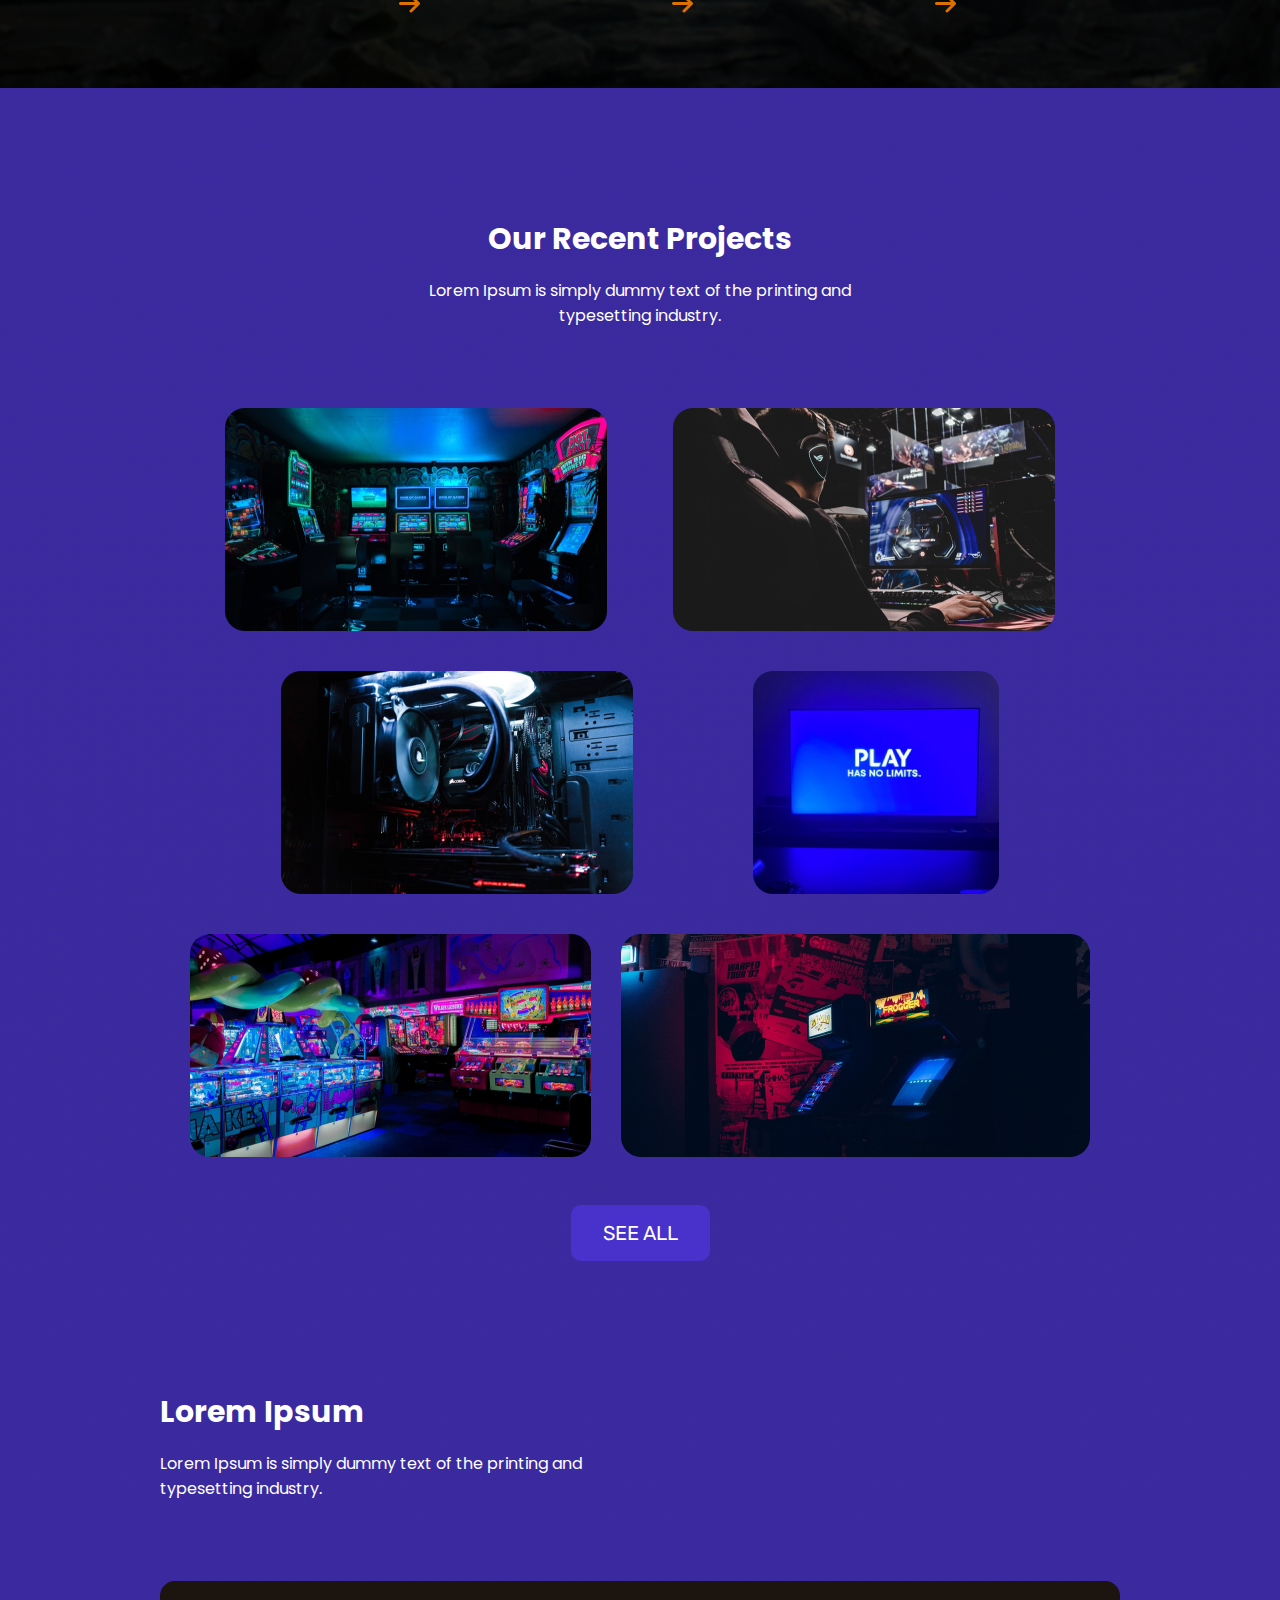
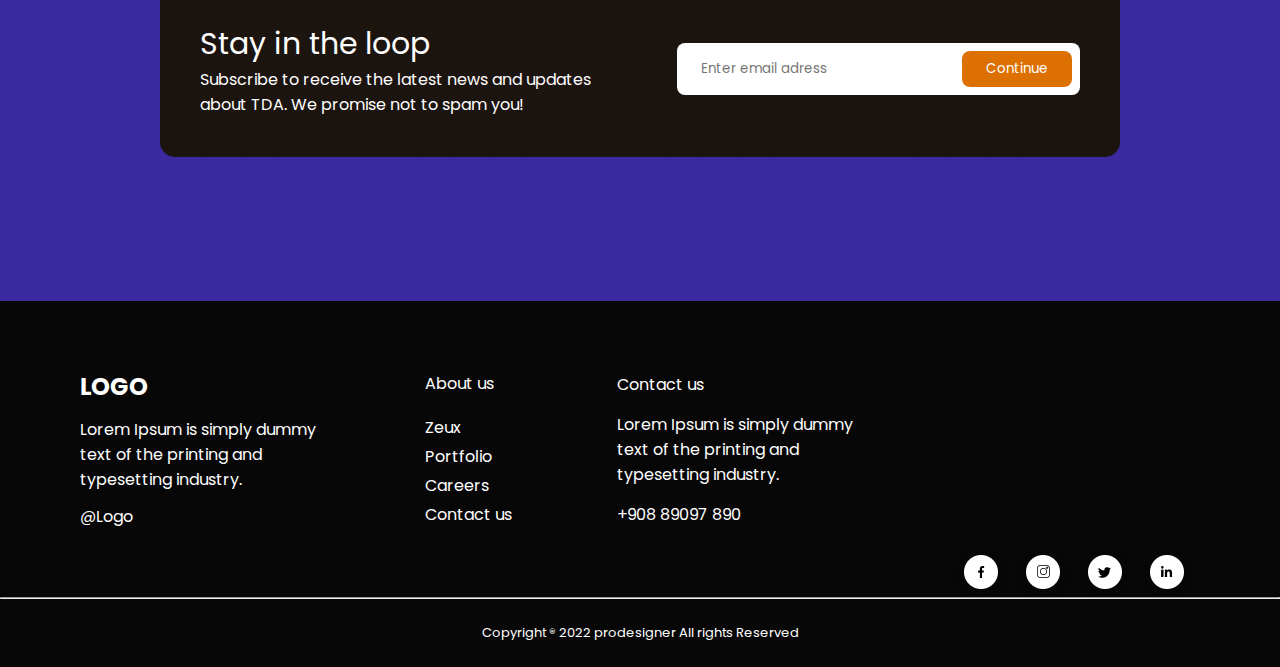
==== commit 60cda027: "style: add hover effect" ====
--- a/index.html
+++ b/index.html
@@ -26,8 +26,10 @@
                 <p>Lorem Ipsum is simply dummy text of the printing and typesetting industry. Lorem Ipsum has been the industry's standard.</p>
                 <button id="details">Get more details</button>
             </div>
-            <img id="joystick" src="imgs/joystick.png">
-            <img id="engines" src="/imgs/icons-engines.png">
+            <div>
+                <img id="joystick" src="imgs/joystick.png">
+                <img id="engines" src="/imgs/icons-engines.png">
+            </div>
         </section>
         <section id="box2">
             <div id="top-box2">
@@ -71,7 +73,6 @@
                 <div id="left-box3">
                     <p id="lor">Lorem Ipsum</p>
                     <p>Lorem Ipsum is simply dummy text of the printing and typesetting industry. Lorem Ipsum has been the industry's standard dummy text ever since the 1500s,</p>
-                    
                 </div>
                 <img src="imgs/spider.png">
             </div>
@@ -87,32 +88,32 @@
                     <div class="icon-box4">
                         <img src="imgs/icon4-1.png">
                         <figcaption>Mobile Game Development</figcaption>
-                        <img src="/imgs/seta-box4.png">
+                        <img class="seta" src="/imgs/seta-box4.png">
                     </div>
                     <div class="icon-box4">
                         <img src="imgs/icon4-2.png">
                         <figcaption>PC Game Development</figcaption>
-                        <img src="/imgs/seta-box4.png">
+                        <img class="seta" src="/imgs/seta-box4.png">
                     </div>
                     <div class="icon-box4">
                         <img src="imgs/icon4-3.png">
                         <figcaption>PS4 Game Development</figcaption>
-                        <img src="/imgs/seta-box4.png">
+                        <img class="seta" src="/imgs/seta-box4.png">
                     </div>
                     <div class="icon-box4">
                         <img src="imgs/icon4-4.png">
                         <figcaption>AR/VR Solutions</figcaption>
-                        <img src="/imgs/seta-box4.png">
+                        <img class="seta" src="/imgs/seta-box4.png">
                     </div>
                     <div class="icon-box4">
                         <img src="imgs/icon4-5.png">
                         <figcaption>AR/VR design</figcaption>
-                        <img src="/imgs/seta-box4.png">
+                        <img class="seta" src="/imgs/seta-box4.png">
                     </div>
                     <div class="icon-box4">
                         <img src="imgs/icon4-6.png">
                         <figcaption>3D Modelings</figcaption>
-                        <img src="/imgs/seta-box4.png">
+                        <img class="seta" src="/imgs/seta-box4.png">
                     </div>
                 </figure>
             </div>
--- a/styles/index.css
+++ b/styles/index.css
@@ -34,12 +34,21 @@
     color: white;
 }
 
+.menu a:hover{
+    scale: 1.2;
+    transition: .5s;
+}
+
 .contact-button{
     background-color: #FA9021;
     color: white;
     border-radius: 9px;
     padding: 1rem 2.5rem;
     font-size: 13px;
+}
+
+.contact-button:hover{
+    background-color: #c4721b;
 }
 
 nav a{
@@ -71,8 +80,8 @@
 
 /* BOX 1 */
 #box1{
-    width: 100%;
-    height: 100%;
+    min-width: 100%;
+    min-height: 100%;
     display: flex;
 }
 
@@ -80,7 +89,7 @@
     width: 50vw;
     display: flex;
     flex-flow: column wrap;
-    padding: 3.5rem 10rem;
+    padding: 3.5rem 8rem 0 10rem;
     justify-content: left;
     gap: 3rem;
     min-height: 100vh;
@@ -104,19 +113,25 @@
     border: 0;
     padding: 1rem;
     width: 12.5vw;
+    cursor: pointer;
+}
+
+#details:hover{
+    background-color: #c4721b;
+    scale: 1.2;
+    transition: .5s;
 }
 
 #joystick{
     position: absolute;
-    margin-left: 51rem;
+    margin-left: 3rem;
     top: 0rem;
     z-index: -1;
 }
 
 #engines{
     position: absolute;
-    margin-left: 42.5rem;
-    margin-top: 3.5rem;
+    margin-top: 1.5rem;
 }
 
 /* BOX 2 */
@@ -125,7 +140,7 @@
     height: 100%;
     display: flex;
     flex-flow: wrap;
-    padding: 3.5rem 10rem;
+    padding: 0 10rem;
     gap: 3rem;
 }
 
@@ -146,6 +161,13 @@
     border-radius: 10px;
     font-size: 20px;
     font-family: 'Rubik';
+    cursor: pointer;
+}
+
+.see:hover{
+    background-color: #281888;
+    scale: 1.2;
+    transition: .5s;
 }
 
 #box2 figure{
@@ -154,6 +176,15 @@
     justify-content: space-between;
     text-align: center;
     font-size: 22px;
+}
+
+#box2 img{
+    cursor: pointer;
+}
+
+#box2 img:hover{
+    scale: 1.2;
+    transition: .5s;
 }
 
 .trend-fire{
@@ -211,6 +242,15 @@
     z-index: -1;
 }
 
+#box3 img{
+    cursor: pointer;
+}
+
+#box3 img:hover{
+    scale: 1.10;
+    transition: .9s;
+}
+
 /* BOX 4 */
 #background{
     background-image: url("/imgs/fundo-box4.png");
@@ -251,6 +291,15 @@
     line-height: 3rem;
 }
 
+#box4 img:hover{
+    scale: 1.2;
+    transition: .5s;
+}
+
+.seta{
+    cursor: pointer;
+}
+
 /* BOX 5 */
 #box5{
     width: 100%;
@@ -276,6 +325,11 @@
     justify-content: space-evenly;
     gap: 2.5rem 0;
     padding-bottom: 3rem;
+}
+
+#box5 img:hover{
+    scale: 1.05;
+    transition: .8s;
 }
 
 /* BOX 6 */
@@ -327,7 +381,16 @@
     color: white;
     padding: 0.5rem 1.5rem;
     border-radius: 8px;
-}
+    border: none;
+    cursor: pointer;
+}
+
+#button-continue:hover{
+    background-color: #ad6517;
+    scale: 1.1;
+    transition: .5s;
+}
+
 
 /* ====== FOOTER ====== */
 footer{
@@ -380,8 +443,18 @@
     width: 19vw;
 }
 
+.contact a:hover{
+    scale: 1.2;
+    transition: .5s;
+}
+
 .about{
     width: 8vw;
+}
+
+.about a:hover{
+    scale: 1.2;
+    transition: .5s;
 }
 
 .social{
@@ -392,11 +465,33 @@
     padding-top: 12rem;
 }
 
+.social a{
+    cursor: pointer;
+}
+
+.social a:hover{
+    scale: 1.2;
+    transition: .5s;
+}
+
 .copyright{
     display: flex;
     justify-content: center;
     font-size: 13px;
     padding: 1.5rem;
+}
+
+/* ERROR - Page */
+#container-error{
+    width: 100%;
+    display: flex;
+    justify-content: center;
+    align-items: center;
+}
+
+#error{
+    width: 80%;
+    height: 80vh;
 }
 
 
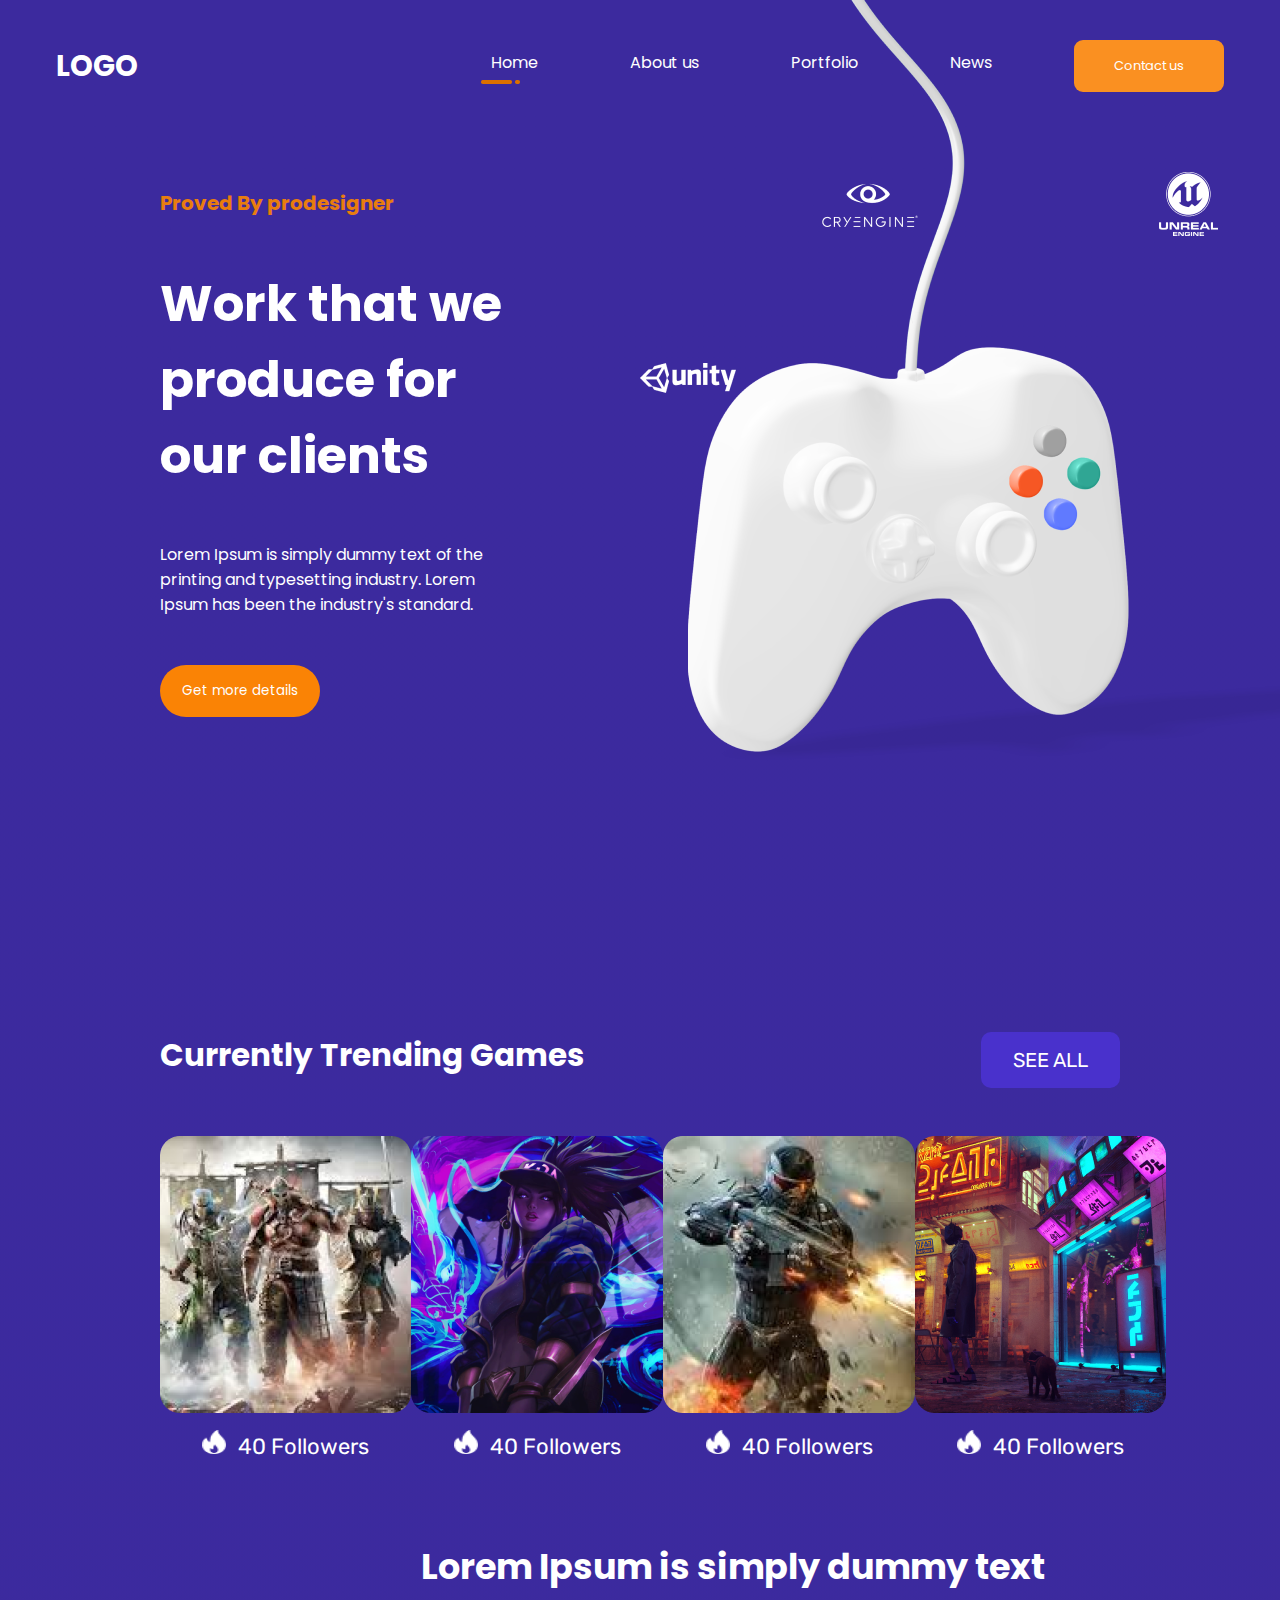
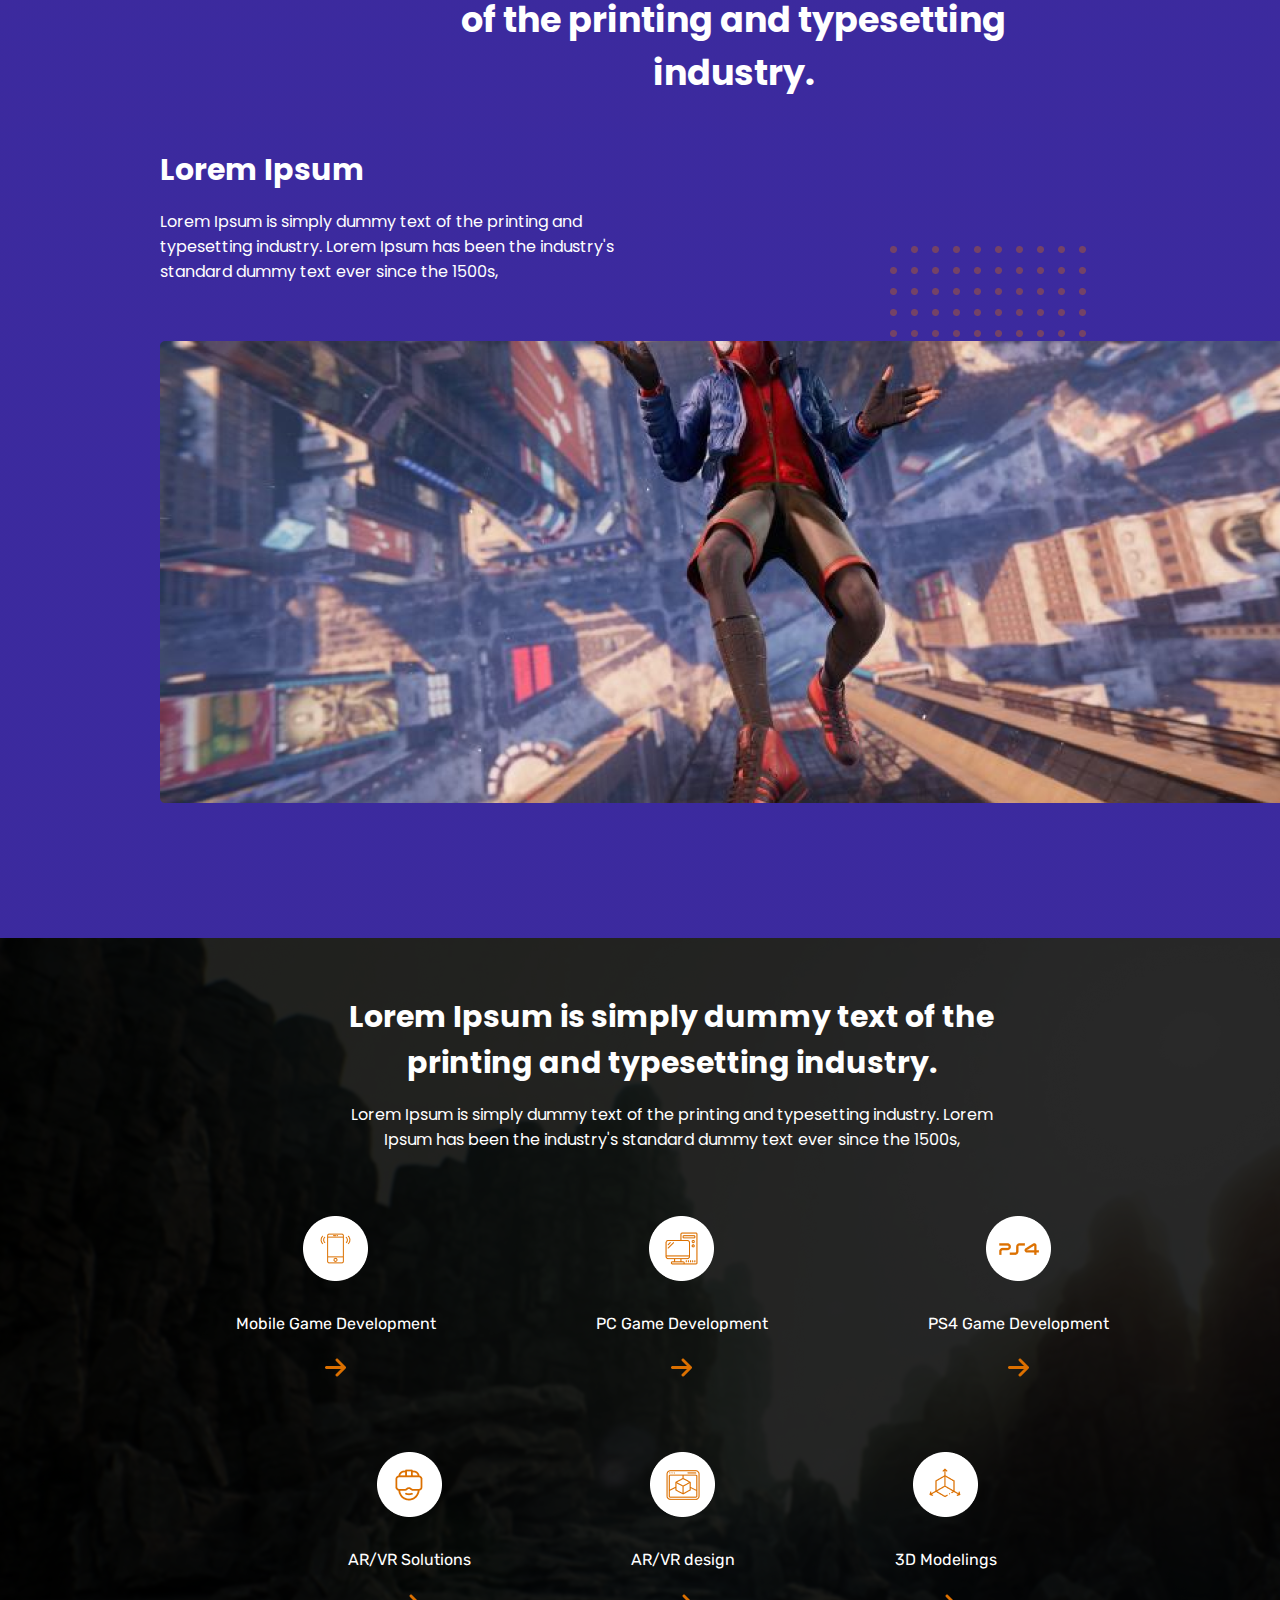
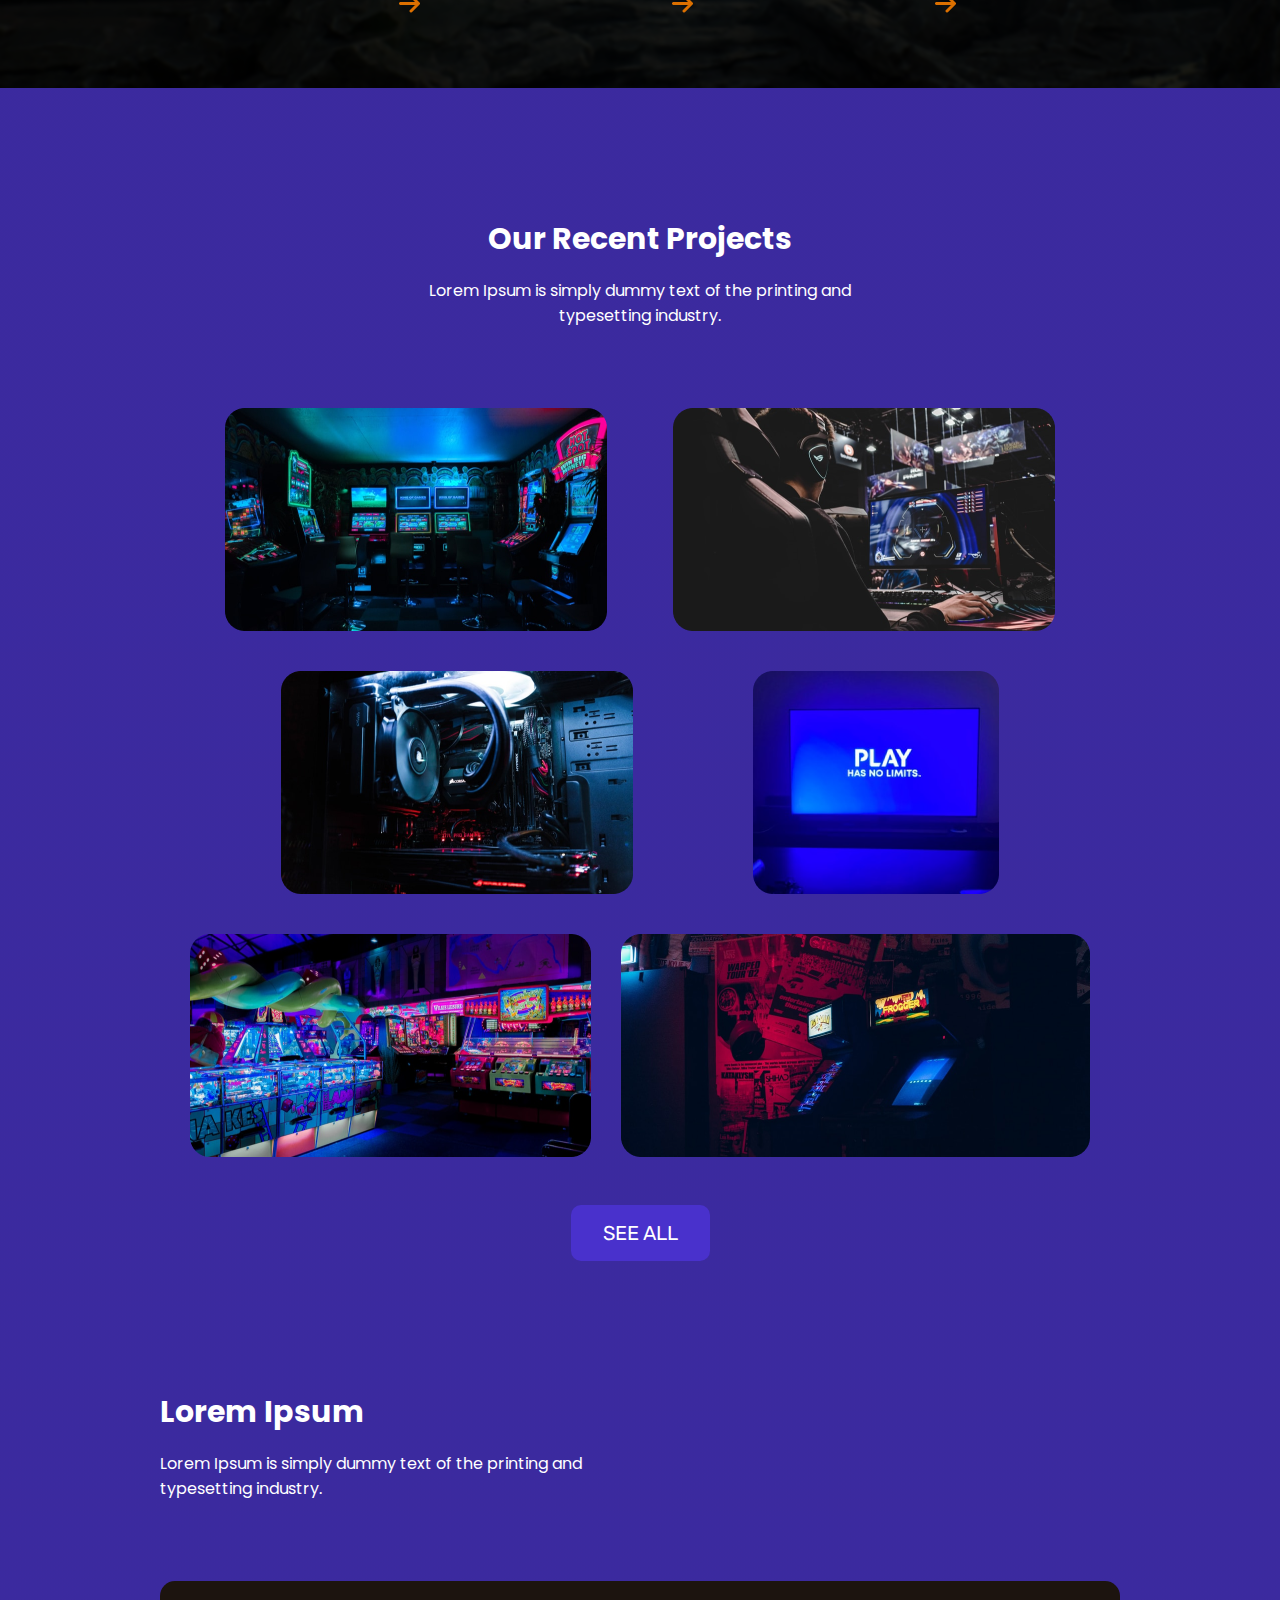
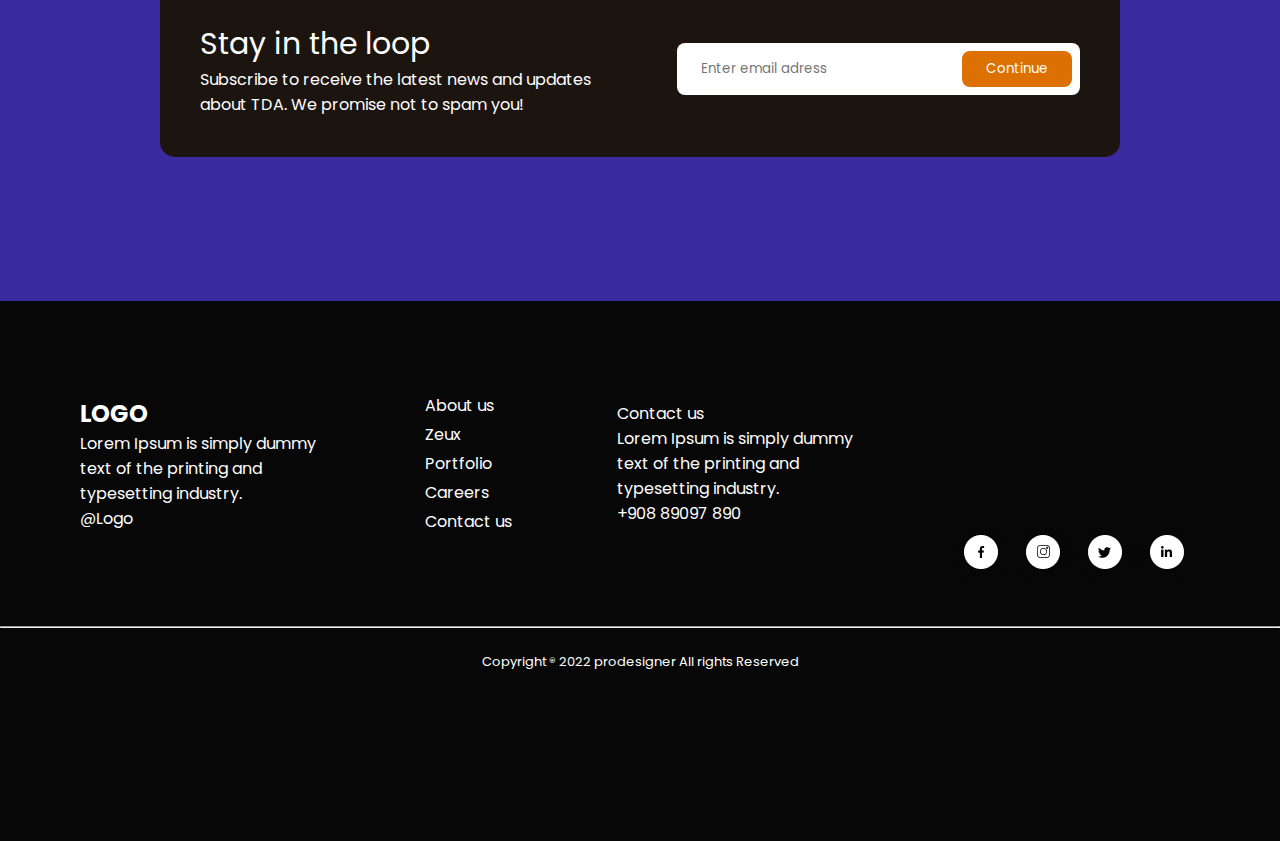
==== commit 4c7df7d8: "feat: responsive design for index page" ====
--- a/index.html
+++ b/index.html
@@ -22,7 +22,7 @@
         <section id="box1">
             <div id="text-box1">
                 <p id="proved">Proved By prodesigner</p>
-                <p id="work">Work that we produce for our clients</p>
+                <h1 id="work">Work that we produce for our clients</h1>
                 <p>Lorem Ipsum is simply dummy text of the printing and typesetting industry. Lorem Ipsum has been the industry's standard.</p>
                 <button id="details">Get more details</button>
             </div>
@@ -69,7 +69,7 @@
         </section>
         <section id="box3">
             <p id="top-box3">Lorem Ipsum is simply dummy text of the printing and typesetting industry.</p>
-            <div>
+            <div id="info-box3">
                 <div id="left-box3">
                     <p id="lor">Lorem Ipsum</p>
                     <p>Lorem Ipsum is simply dummy text of the printing and typesetting industry. Lorem Ipsum has been the industry's standard dummy text ever since the 1500s,</p>
--- a/styles/index.css
+++ b/styles/index.css
@@ -7,7 +7,6 @@
     margin: 0;
     padding: 0;
 }
-
 
 /* ====== HEADER ====== */
 header{
@@ -397,16 +396,17 @@
     background-color: #070707;
     color: white;
     width: 100%;
+    height: 60vh;
 }
 
 .foot-box{
-    height: 18.5rem;
     display: flex;
     flex-flow: wrap;
     padding: 2rem 5rem;
     justify-content: space-between;
     align-items: center;
     box-sizing: border-box;
+    bottom: 0;
 }
 
 .foot-box a{
@@ -491,12 +491,132 @@
 
 #error{
     width: 80%;
-    height: 80vh;
+    height: 100vh;
 }
 
 
 @media screen and (max-width: 768px) {
+    header{
+        flex-direction: column;
+        height: 60vh;
+        padding: 2rem 2.5rem;
+    }
+
+    .menu{
+        flex-direction: column;
+        gap: 2rem;
+    }
+
+    #box1{
+        padding: 2.5rem 0;
+    }
+
+    #text-box1 {
+        width: 100%;
+        padding: 2rem 2.5rem 0 2.5rem;
+    }
+
+    #details{
+        width: 30vw;
+    }
+
+    #box2{
+        padding: 2.5rem;
+    }
+
+    #top-box2{
+        font-size: 25px;
+    }
+
+    #box2 figure{
+        flex-direction: column;
+    }
+
+    #box3{
+        flex-direction: column;
+        text-align: center;
+        padding: 5rem 2.5rem;
+    }
+
+    #left-box3{
+        width: 100%;
+    }
+
+    #info-box3{
+        display: flex;
+        flex-flow: wrap;
+        justify-content: center;
+    }
+
+    #lor{
+        width: 100%;
+    }
+
+    #box3 img{
+        width: 100%;
+    }
+
+    #box4 {
+        padding: 2rem 2.5rem;
+    }
+
+    #top-box4 {
+        width: 80vw;
+        font-size: 25px;
+    }
+
+    #box5 {
+        flex-flow: column;
+        padding: 4rem 2.5rem;
+    }
+
+    #box5 img{
+        width: 100%;
+    }
+
+    #top-box5 {
+        width: 80%;
+        font-size: 25px;
+    }
+
+    #box6{
+        padding: 4rem 2.5rem;
+        width: 100%;
+        flex-flow: wrap;
+        justify-content: center;
+    }
+
+    .loop{
+        justify-content: center;
+    }
+
+    #continue{
+        margin-top: 2.5rem;
+    }
+
+    footer{
+        width: 100%;
+        display: flex;
+        flex-flow: column wrap;
+        height: 100vh;
+        align-items: center;
+    }
+
     .foot-box{
-        display: inline-block;
-    }
+        padding: 1.5rem;
+        display: flex;
+    }
+
+    .social{
+        padding: 0;
+    }
+
+    .copyright{
+        margin-top: 7.5rem;
+    }
+
+    #joystick, #engines, #point{
+        display: none;
+    }
+
 }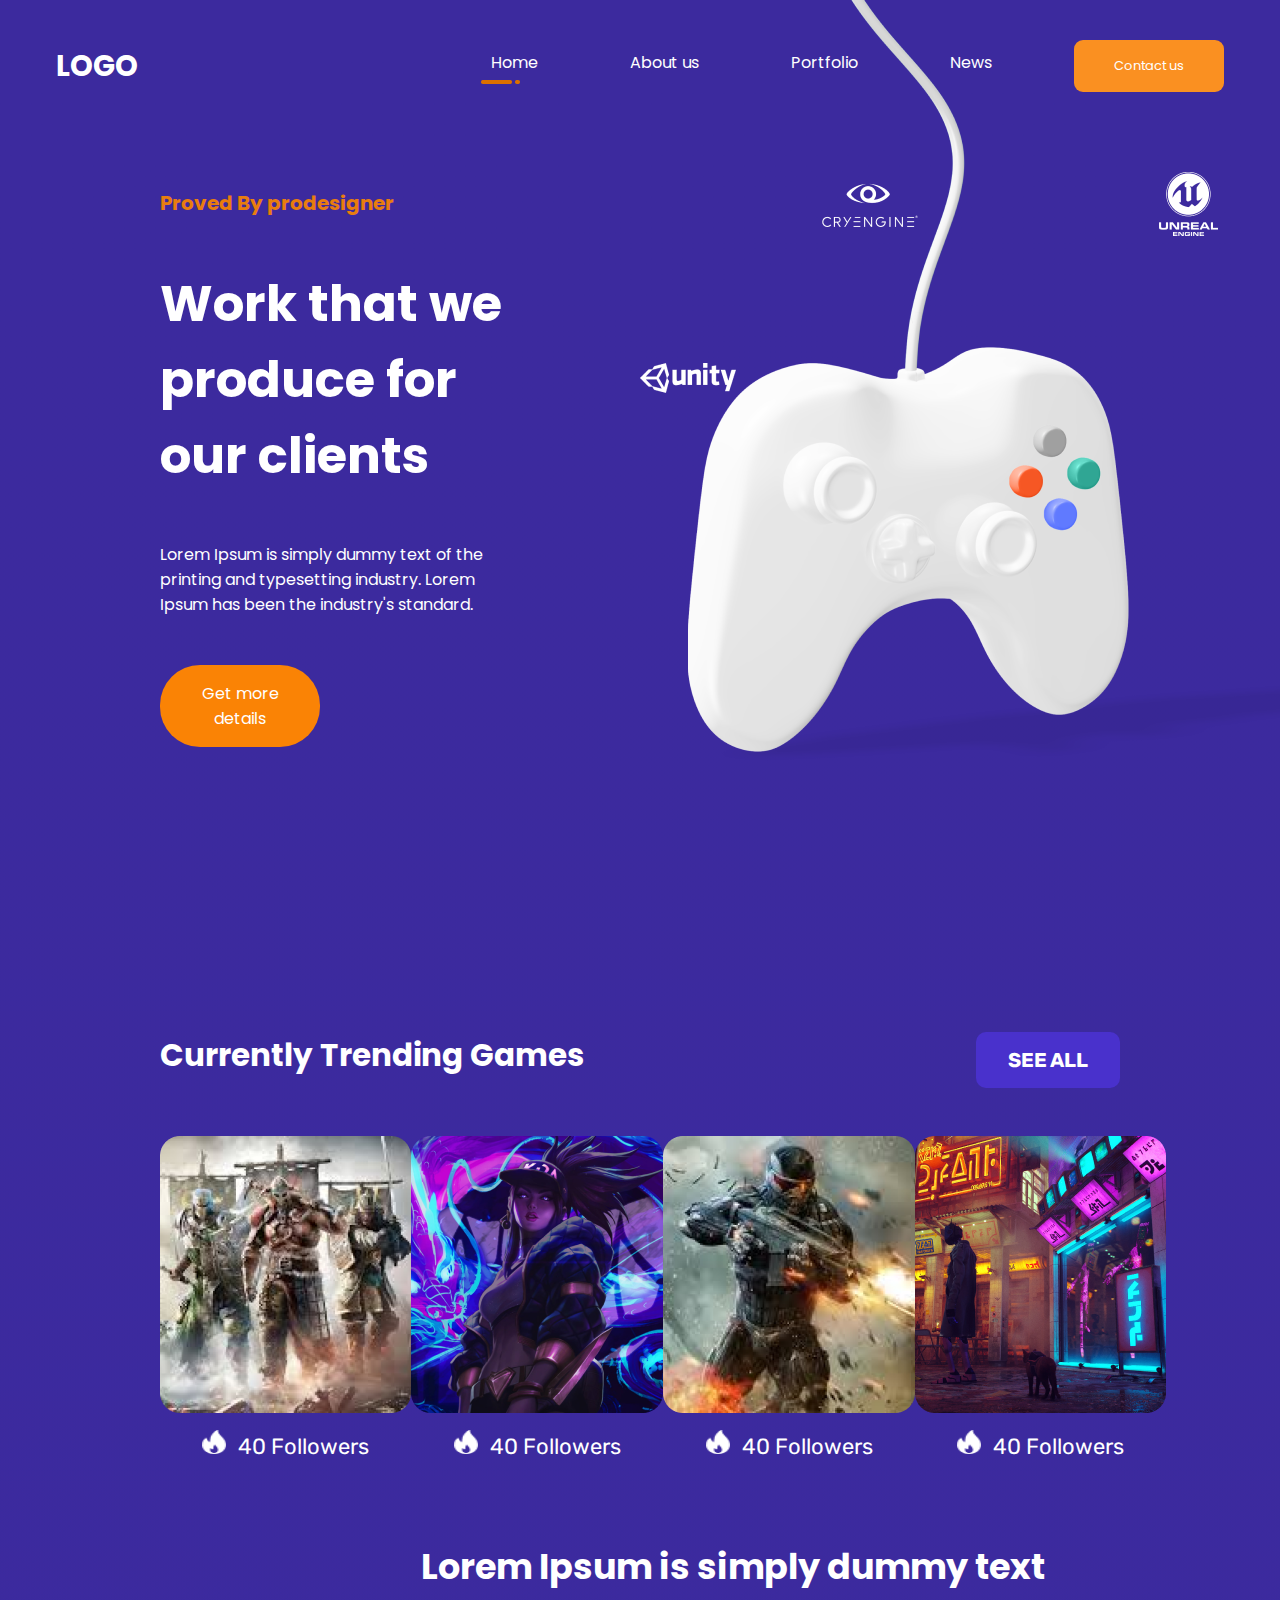
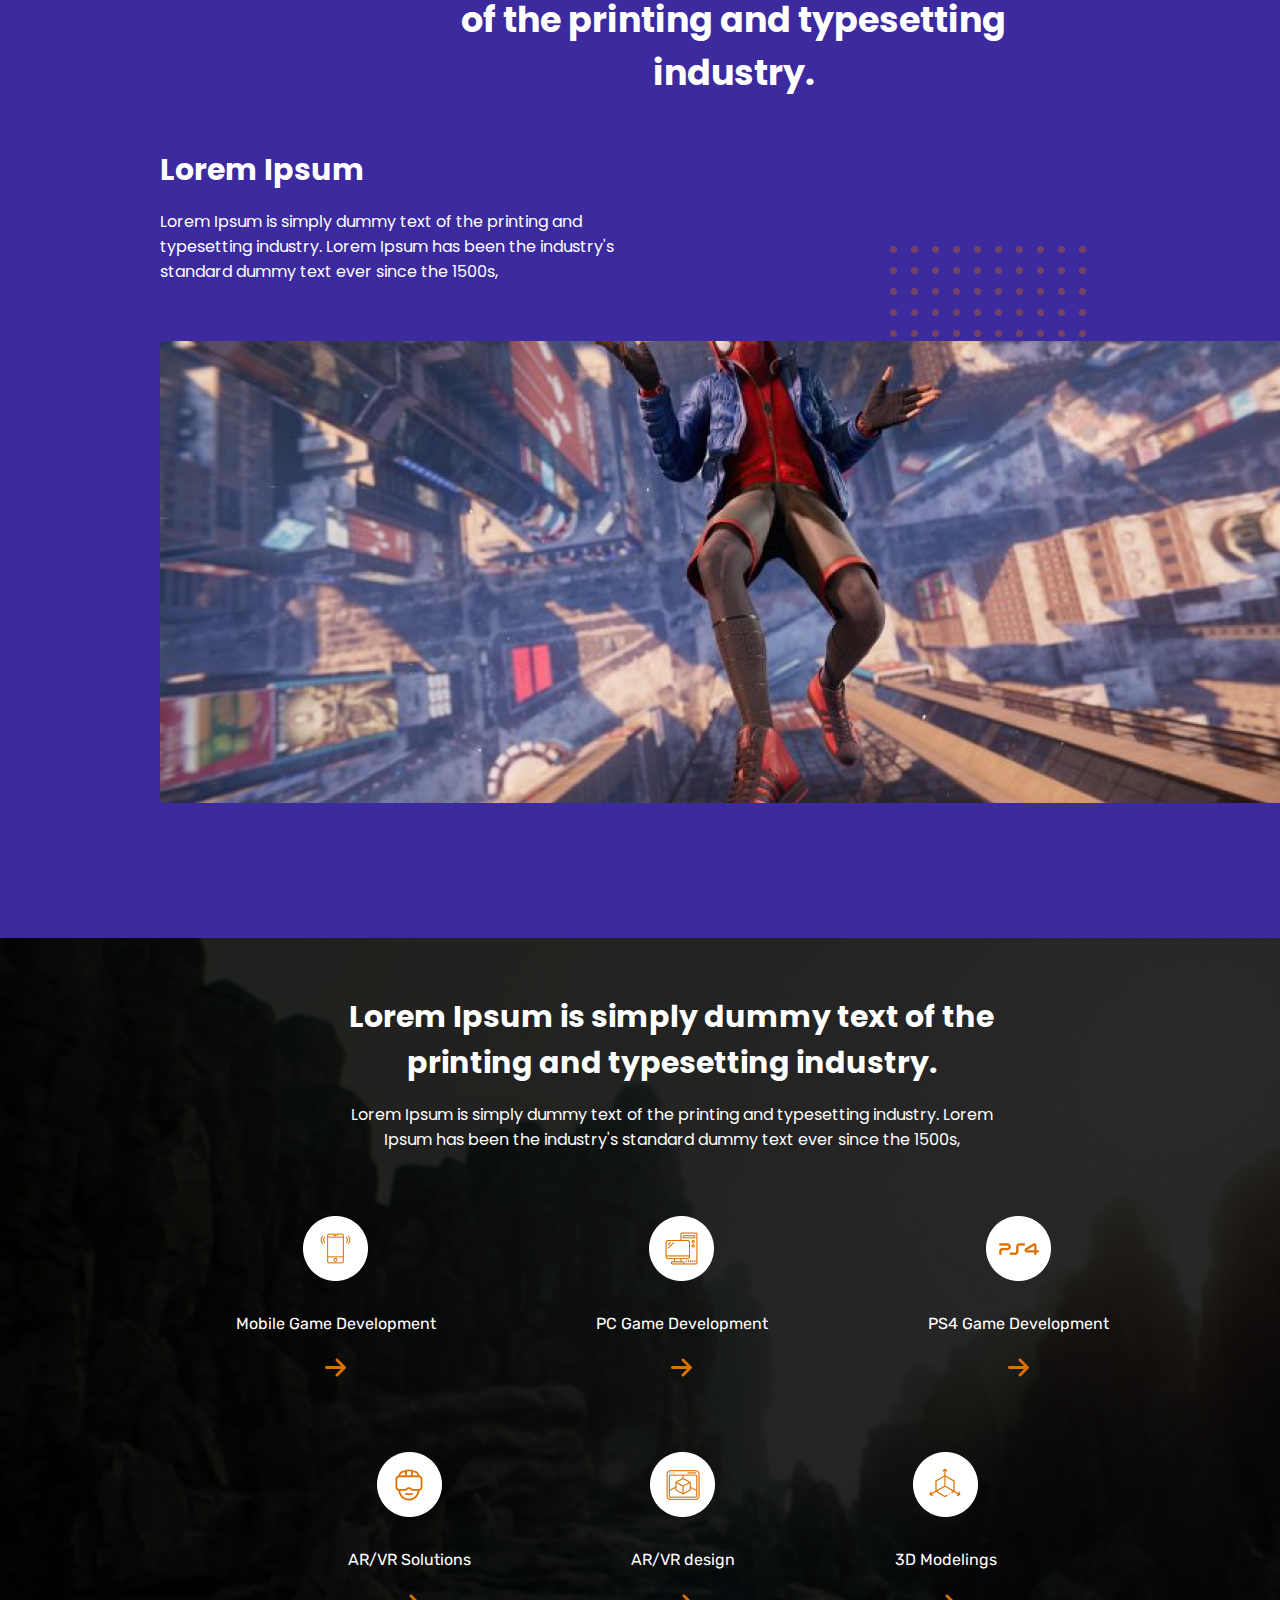
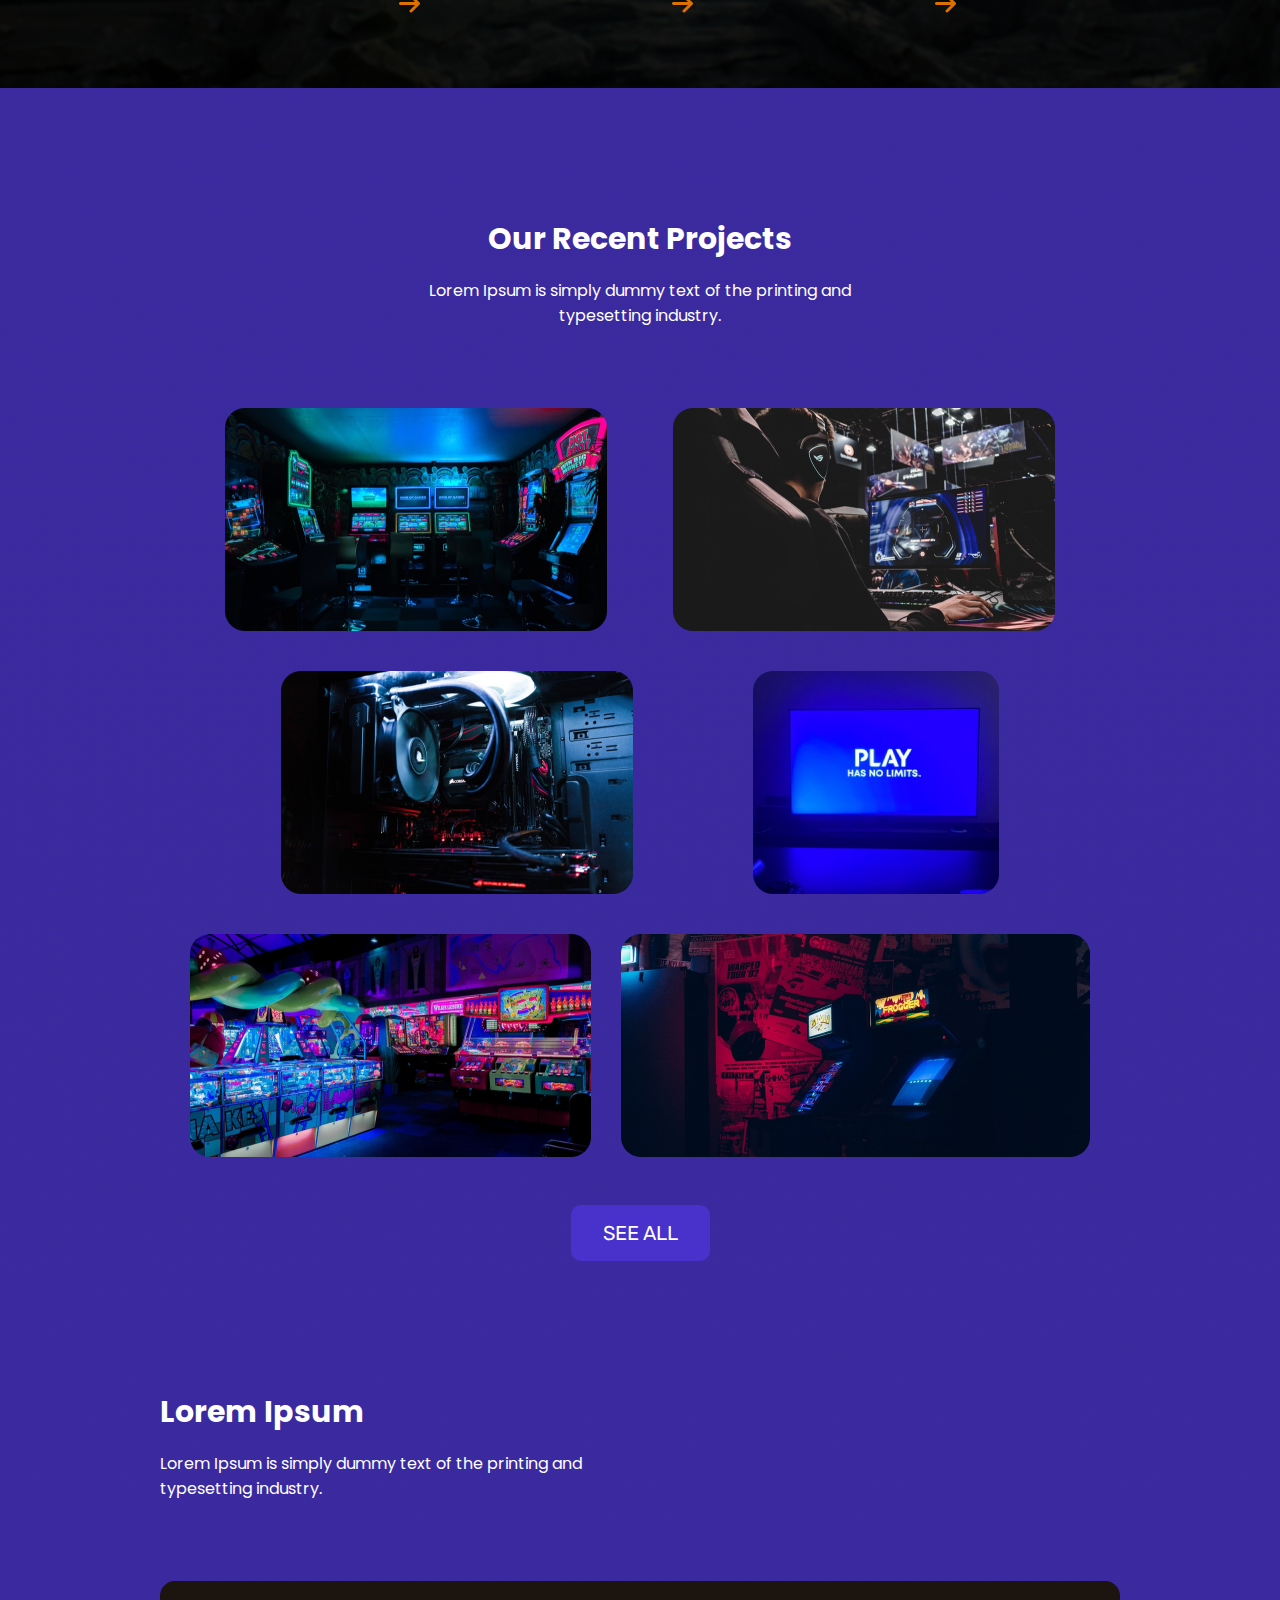
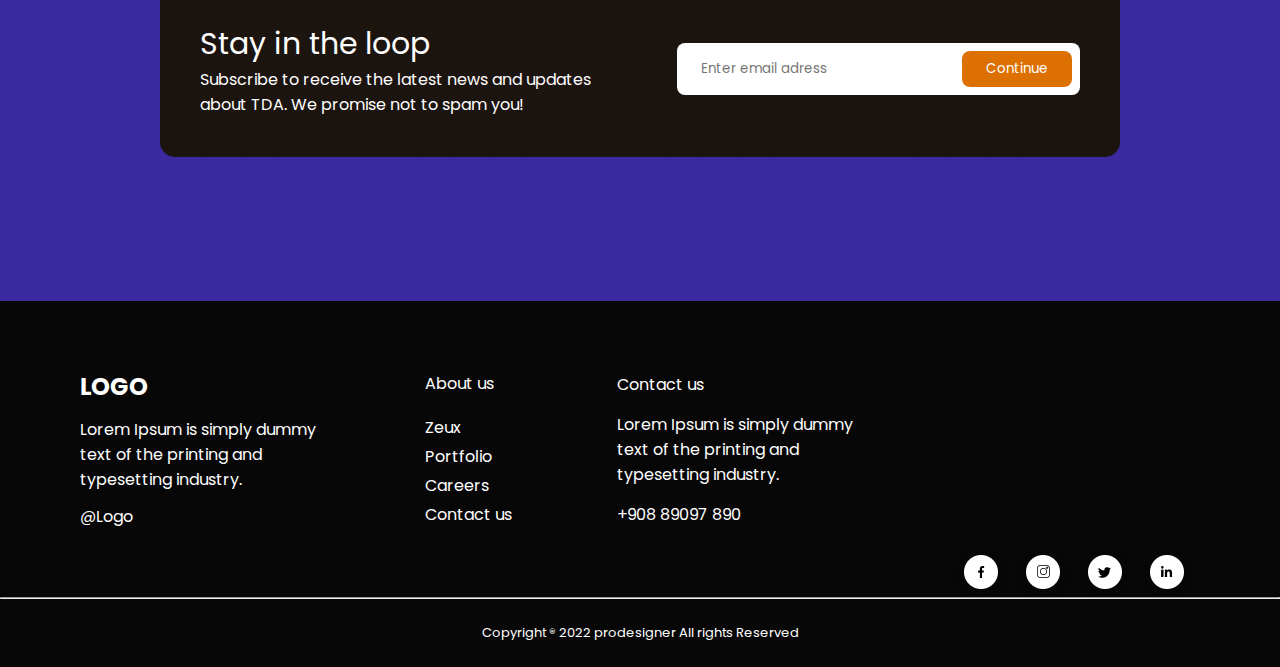
==== commit fd0b4343: "feat: add page redirect ion" ====
--- a/index.html
+++ b/index.html
@@ -24,7 +24,7 @@
                 <p id="proved">Proved By prodesigner</p>
                 <h1 id="work">Work that we produce for our clients</h1>
                 <p>Lorem Ipsum is simply dummy text of the printing and typesetting industry. Lorem Ipsum has been the industry's standard.</p>
-                <button id="details">Get more details</button>
+                <a href="/pages/error.html" id="details">Get more details</a>
             </div>
             <div>
                 <img id="joystick" src="imgs/joystick.png">
@@ -34,7 +34,7 @@
         <section id="box2">
             <div id="top-box2">
                 <p>Currently Trending Games</p>
-                <button class="see">SEE ALL</button>
+                <a href="/pages/error.html" class="see">SEE ALL</a>
             </div>
             <figure>
                 <div>
@@ -131,7 +131,7 @@
                 <img src="imgs/icon5-5.png">
                 <img src="imgs/icon5-6.png">
             </figure>
-            <button class="see">SEE ALL</button>
+            <a href="/pages/error.html" class="see">SEE ALL</a>
         </section>
         <section id="box6">
             <div id="info-box6">
@@ -143,10 +143,10 @@
                     <p id="stay-title">Stay in the loop</p>
                     <p>Subscribe to receive the latest news and updates about TDA. We promise not to spam you!</p>
                 </div>
-                <div id="continue">
+                <form action="/pages/error.html" id="continue">
                     <input type="email" id="email" name="email" required="" placeholder="Enter email adress">
                     <button id="button-continue">Continue</button>
-                </div>
+                </form>
             </div>
         </section>
     </main>
--- a/styles/index.css
+++ b/styles/index.css
@@ -113,6 +113,8 @@
     padding: 1rem;
     width: 12.5vw;
     cursor: pointer;
+    text-align: center;
+    text-decoration: none;
 }
 
 #details:hover{
@@ -161,6 +163,8 @@
     font-size: 20px;
     font-family: 'Rubik';
     cursor: pointer;
+    text-align: center;
+    text-decoration: none;
 }
 
 .see:hover{
@@ -396,7 +400,6 @@
     background-color: #070707;
     color: white;
     width: 100%;
-    height: 60vh;
 }
 
 .foot-box{
@@ -406,7 +409,7 @@
     justify-content: space-between;
     align-items: center;
     box-sizing: border-box;
-    bottom: 0;
+    height: 18.5rem;
 }
 
 .foot-box a{
@@ -592,17 +595,19 @@
 
     #continue{
         margin-top: 2.5rem;
+        display: flex;
     }
 
     footer{
         width: 100%;
         display: flex;
         flex-flow: column wrap;
-        height: 100vh;
+        height: 90vh;
         align-items: center;
     }
 
     .foot-box{
+        margin-top: 5rem;
         padding: 1.5rem;
         display: flex;
     }
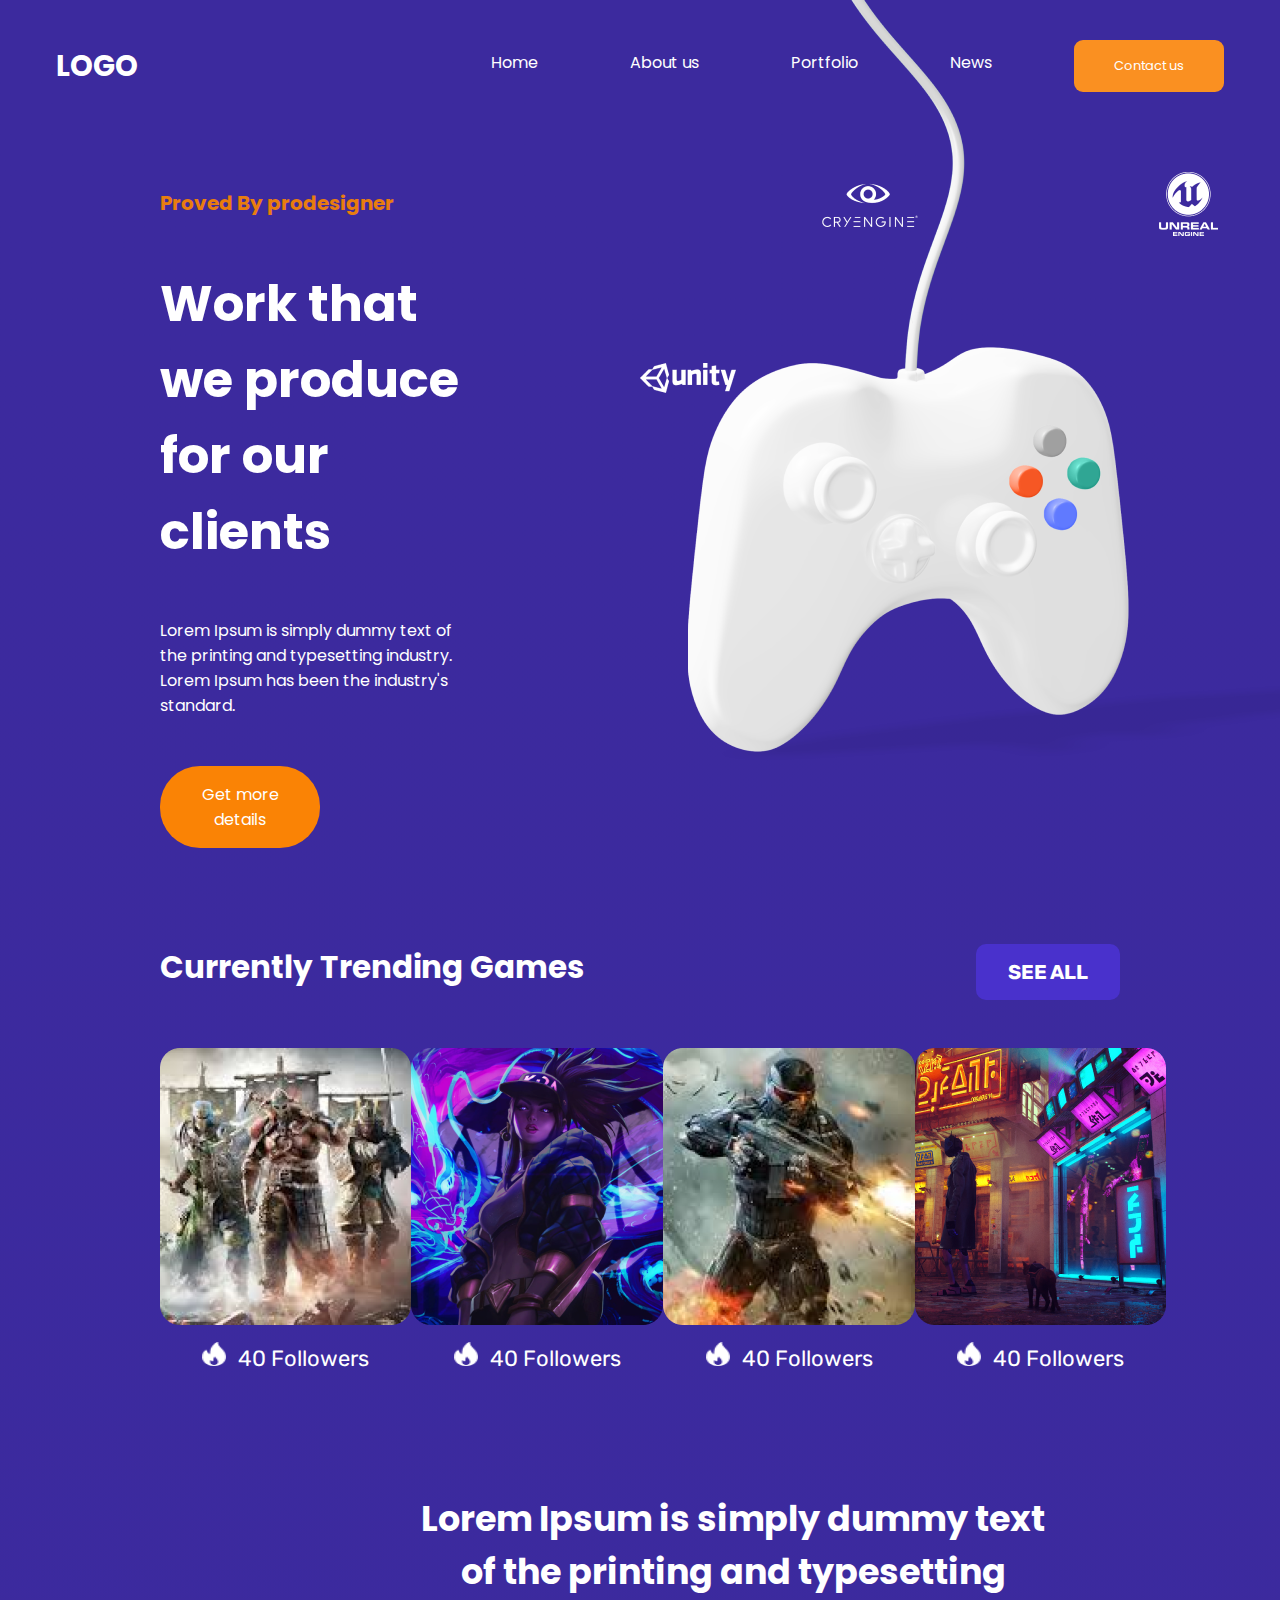
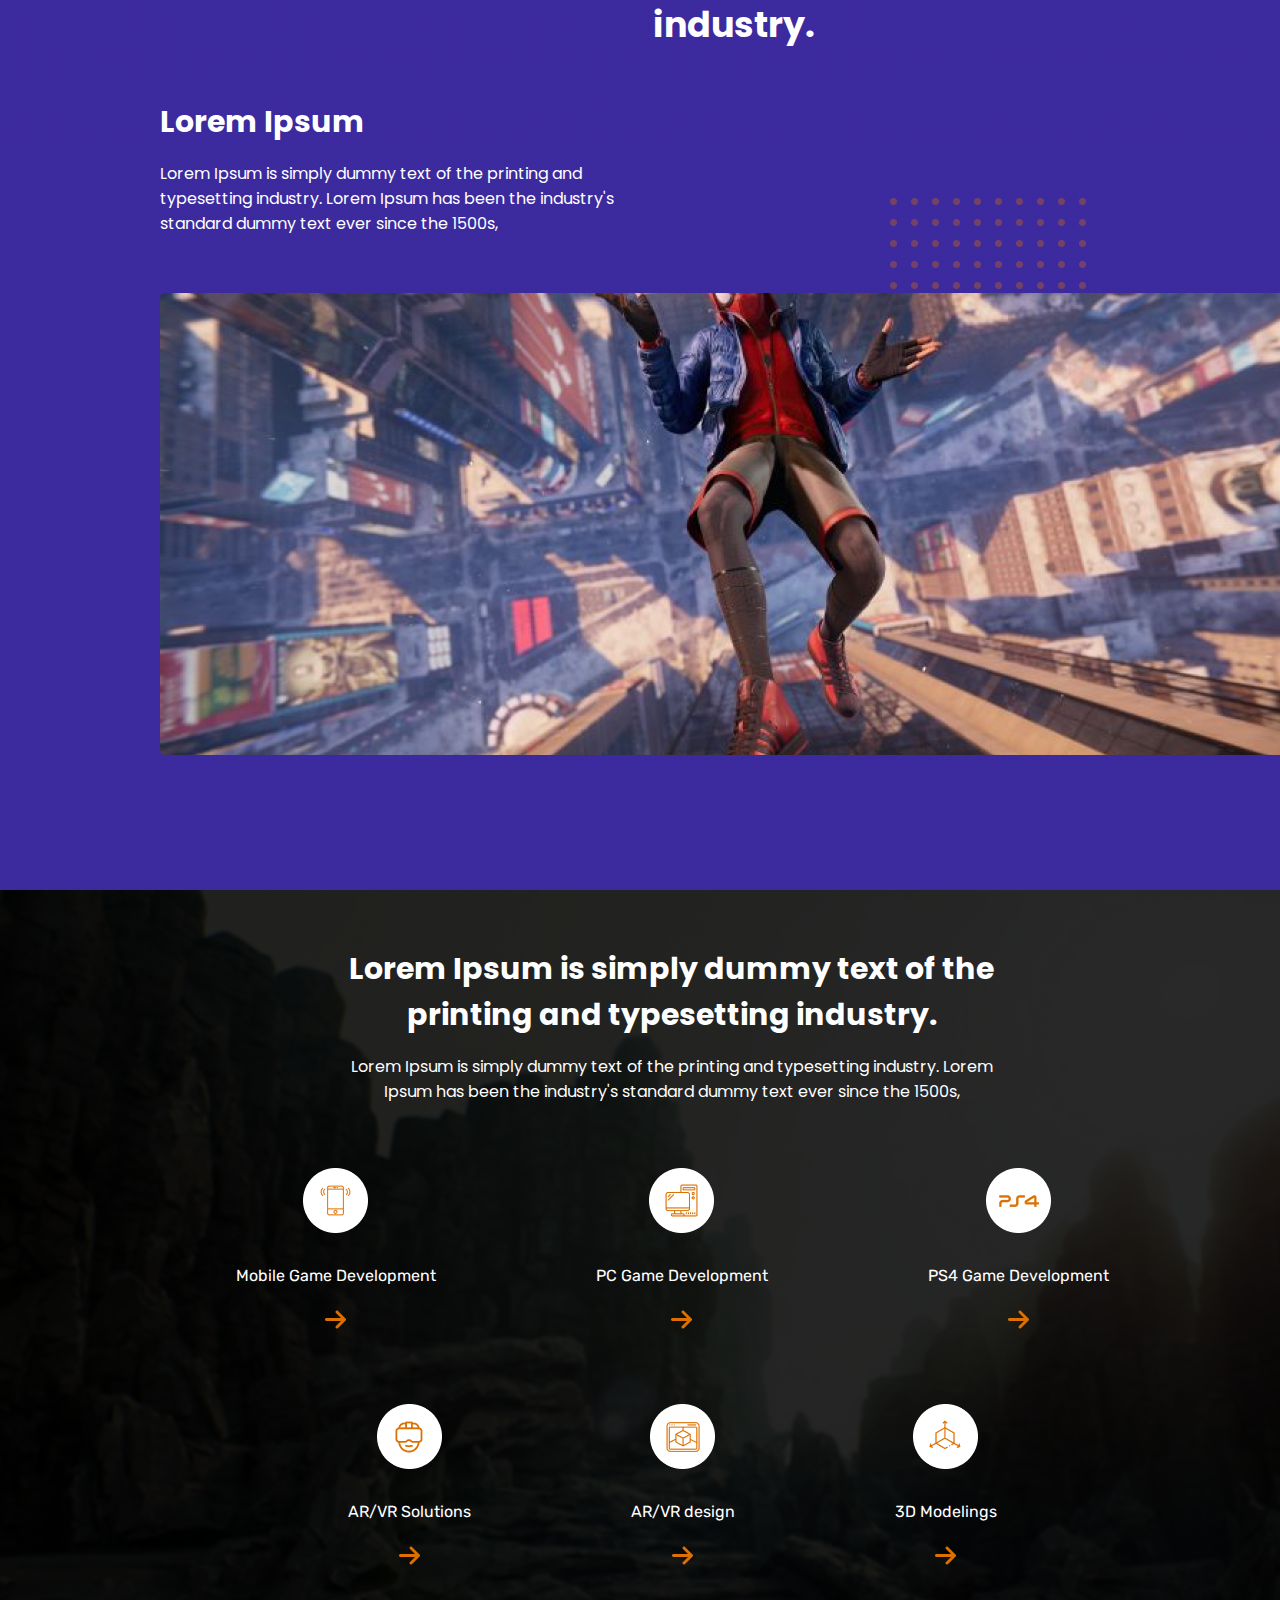
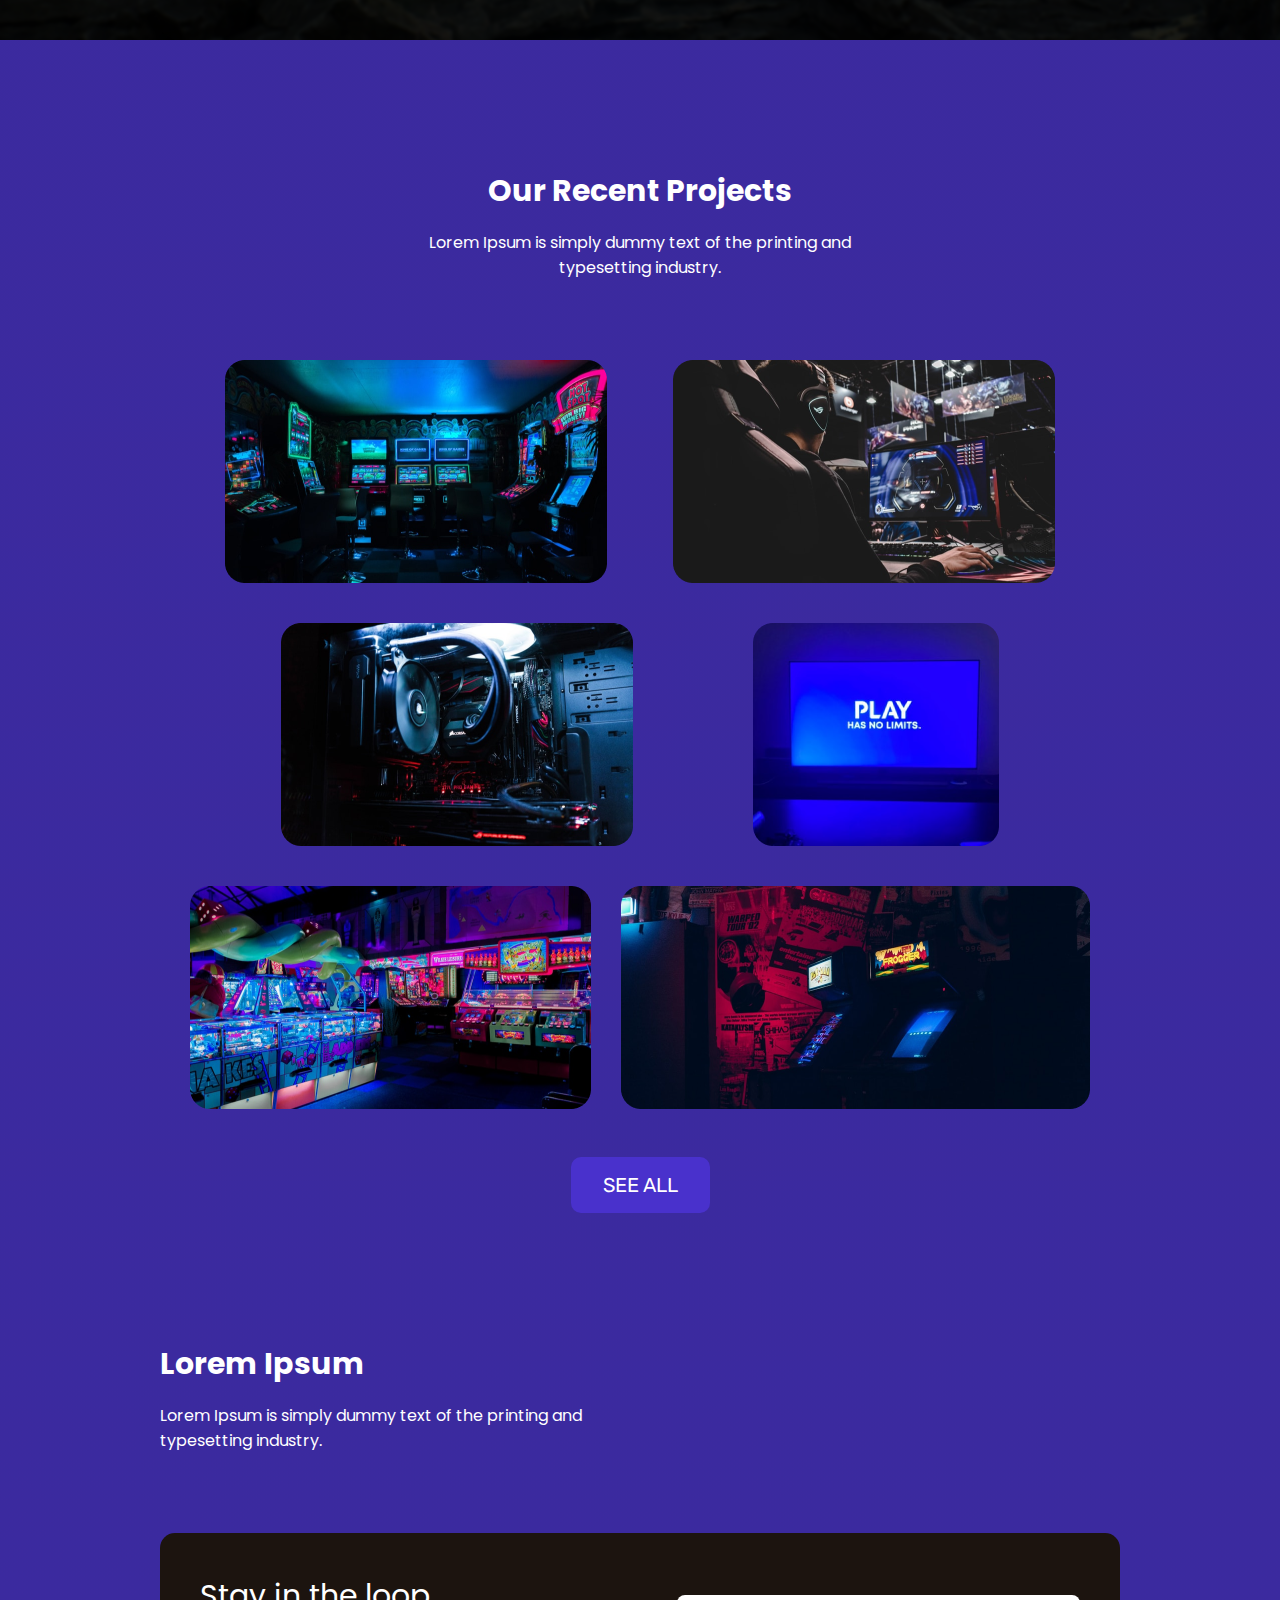
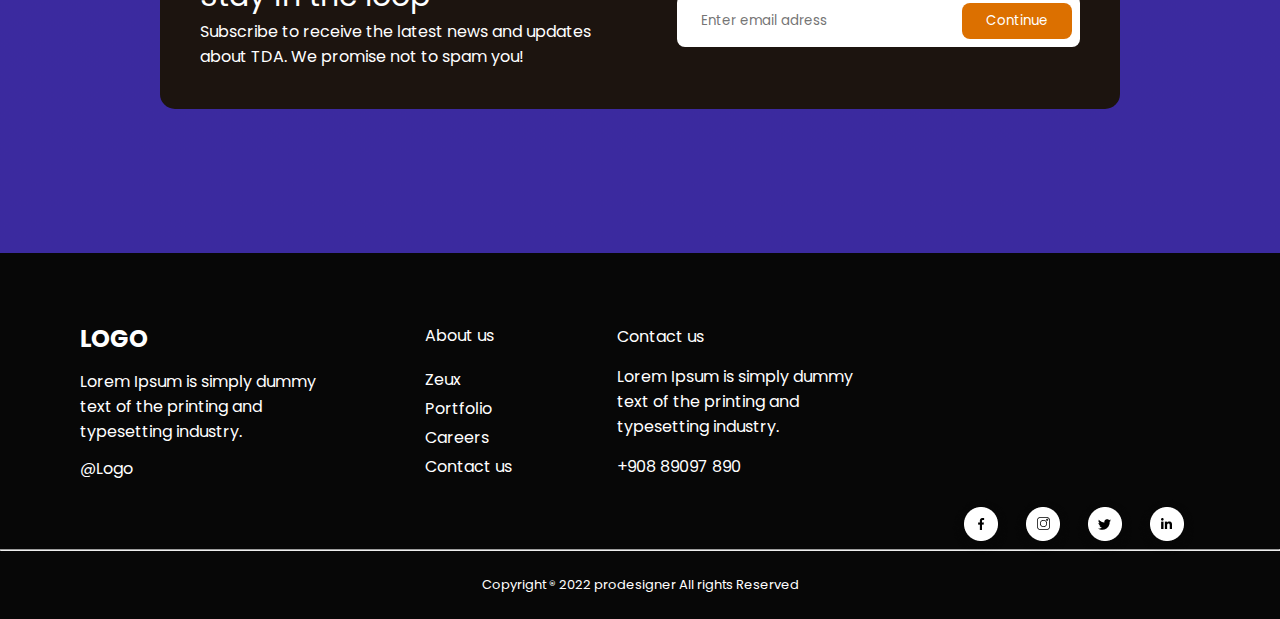
==== commit 5af340a0: "style: add underline effect when hovering the header menu" ====
--- a/index.html
+++ b/index.html
@@ -11,7 +11,6 @@
         <div class="logo">LOGO</div>
         <nav class="menu">
             <a href="index.html">Home</a>
-            <img id="home-line" src="/imgs/home-line.png">    
             <a href="/pages/error.html">About us</a>
             <a href="/pages/error.html">Portfolio</a>
             <a href="/pages/error.html">News</a>
@@ -38,28 +37,28 @@
             </div>
             <figure>
                 <div>
-                    <img src="imgs/trend-1.png">
+                    <a href="/pages/error.html"><img src="imgs/trend-1.png"></a>
                     <div class="trend-fire">
                         <img src="/imgs/icon-fire.png">
                         <figcaption>40 Followers</figcaption>
                     </div>
                 </div>
                 <div>
-                    <img src="imgs/trend-2.png">
+                    <a href="/pages/error.html"><img src="imgs/trend-2.png"></a>
                     <div class="trend-fire">
                         <img src="/imgs/icon-fire.png">
                         <figcaption>40 Followers</figcaption>
                     </div>
                 </div>
                 <div>
-                    <img src="imgs/trend-3.png">
+                    <a href="/pages/error.html"><img src="imgs/trend-3.png"></a>
                     <div class="trend-fire">
                         <img src="/imgs/icon-fire.png">
                         <figcaption>40 Followers</figcaption>
                     </div>
                 </div>
                 <div>
-                    <img src="imgs/trend-4.png">
+                    <a href="/pages/error.html"><img src="imgs/trend-4.png"></a>
                     <div class="trend-fire">
                         <img src="/imgs/icon-fire.png">
                         <figcaption>40 Followers</figcaption>
@@ -88,32 +87,32 @@
                     <div class="icon-box4">
                         <img src="imgs/icon4-1.png">
                         <figcaption>Mobile Game Development</figcaption>
-                        <img class="seta" src="/imgs/seta-box4.png">
+                        <a href="/pages/error.html"><img class="seta" src="/imgs/seta-box4.png"></a>
                     </div>
                     <div class="icon-box4">
                         <img src="imgs/icon4-2.png">
                         <figcaption>PC Game Development</figcaption>
-                        <img class="seta" src="/imgs/seta-box4.png">
+                        <a href="/pages/error.html"><img class="seta" src="/imgs/seta-box4.png"></a>
                     </div>
                     <div class="icon-box4">
                         <img src="imgs/icon4-3.png">
                         <figcaption>PS4 Game Development</figcaption>
-                        <img class="seta" src="/imgs/seta-box4.png">
+                        <a href="/pages/error.html"><img class="seta" src="/imgs/seta-box4.png"></a>
                     </div>
                     <div class="icon-box4">
                         <img src="imgs/icon4-4.png">
                         <figcaption>AR/VR Solutions</figcaption>
-                        <img class="seta" src="/imgs/seta-box4.png">
+                        <a href="/pages/error.html"><img class="seta" src="/imgs/seta-box4.png"></a>
                     </div>
                     <div class="icon-box4">
                         <img src="imgs/icon4-5.png">
                         <figcaption>AR/VR design</figcaption>
-                        <img class="seta" src="/imgs/seta-box4.png">
+                        <a href="/pages/error.html"><img class="seta" src="/imgs/seta-box4.png"></a>
                     </div>
                     <div class="icon-box4">
                         <img src="imgs/icon4-6.png">
                         <figcaption>3D Modelings</figcaption>
-                        <img class="seta" src="/imgs/seta-box4.png">
+                        <a href="/pages/error.html"><img class="seta" src="/imgs/seta-box4.png"></a>
                     </div>
                 </figure>
             </div>
@@ -144,7 +143,8 @@
                     <p>Subscribe to receive the latest news and updates about TDA. We promise not to spam you!</p>
                 </div>
                 <form action="/pages/error.html" id="continue">
-                    <input type="email" id="email" name="email" required="" placeholder="Enter email adress">
+                    <input type="email" id="email" name="email" class="email-loop" placeholder="Enter email adress" oninput="emailLoopValidate()" required>
+                    <span class="validate-span">Insert a valid email</span>
                     <button id="button-continue">Continue</button>
                 </form>
             </div>
--- a/styles/index.css
+++ b/styles/index.css
@@ -33,6 +33,24 @@
     color: white;
 }
 
+.menu a::after{
+    content:'';
+    position: absolute;
+    width: 100%;
+    height: 0.175rem;
+    left: 0;
+    bottom: 0;
+    background: #DC7000;
+    border-radius: 10rem;
+    transform: scale(0,1);
+    transform-origin: 0% 100%;
+    transition: transform 0.3s ease;
+}
+
+.menu a:hover::after{
+    transform: scale(1,1);
+}
+
 .menu a:hover{
     scale: 1.2;
     transition: .5s;
@@ -53,12 +71,6 @@
 nav a{
     padding: 10px;
     text-decoration: none;
-}
-
-#home-line{
-    position: absolute;
-    margin-right: 44rem;
-    margin-top: 2.5rem;
 }
 
 /* ====== MAIN ====== */
@@ -80,7 +92,7 @@
 /* BOX 1 */
 #box1{
     min-width: 100%;
-    min-height: 100%;
+    min-height: 60vh;
     display: flex;
 }
 
@@ -88,10 +100,10 @@
     width: 50vw;
     display: flex;
     flex-flow: column wrap;
-    padding: 3.5rem 8rem 0 10rem;
+    padding: 3.5rem 10rem;
     justify-content: left;
     gap: 3rem;
-    min-height: 100vh;
+    min-height: 85vh;
 }
 
 #proved{
@@ -138,10 +150,9 @@
 /* BOX 2 */
 #box2{
     width: 100%;
-    height: 100%;
-    display: flex;
-    flex-flow: wrap;
-    padding: 0 10rem;
+    display: flex;
+    flex-flow: wrap;
+    padding: 2.5rem 10rem;
     gap: 3rem;
 }
 
@@ -245,10 +256,6 @@
     z-index: -1;
 }
 
-#box3 img{
-    cursor: pointer;
-}
-
 #box3 img:hover{
     scale: 1.10;
     transition: .9s;
@@ -394,6 +401,13 @@
     transition: .5s;
 }
 
+.validate-span{
+    font-size: 12px;
+    color: red;
+    display: none;
+    margin: 0.5rem 0;
+}
+
 
 /* ====== FOOTER ====== */
 footer{
@@ -488,8 +502,10 @@
 #container-error{
     width: 100%;
     display: flex;
+    flex-flow: column wrap;
     justify-content: center;
     align-items: center;
+    padding: 3.5rem;
 }
 
 #error{
@@ -497,6 +513,26 @@
     height: 100vh;
 }
 
+#form-record h1{
+    padding-bottom: 2rem;
+    font-size: 50px;
+}
+
+#container-error button{
+    background-color: #DC7000;
+    color: white;
+    padding: 1rem 2rem;
+    border-radius: 8px;
+    border: none;
+    cursor: pointer;
+    margin: 2.5rem 0;
+}
+
+#container-error button:hover{
+    background-color: #ad6517;
+    scale: 1.1;
+    transition: .5s;
+}
 
 @media screen and (max-width: 768px) {
     header{
